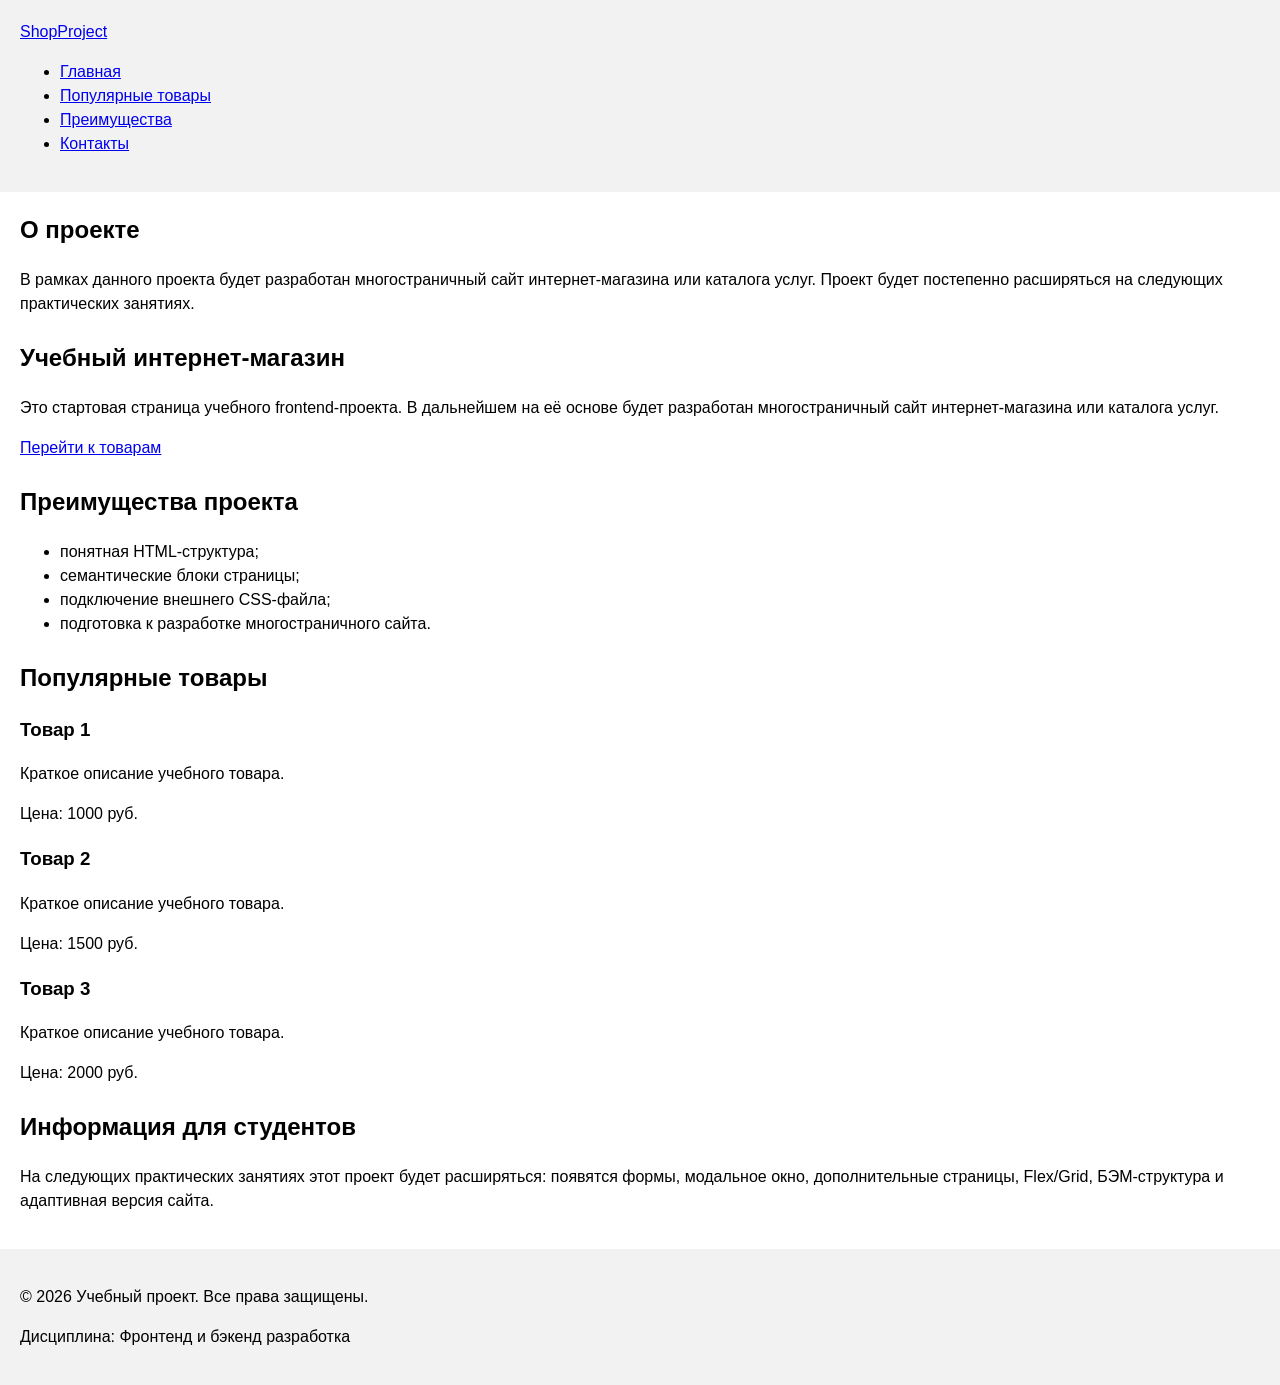
==== index.html @ 6dc72402 "feat: add project description section" ====
<!DOCTYPE html>
<html lang="ru">
<head>
  <meta charset="UTF-8">
  <meta name="viewport" content="width=device-width, initial-scale=1.0">
  <title>Учебный интернет-магазин</title>
  <link rel="stylesheet" href="css/style.css">
</head>
<body>
  <header>
    <div class="site-header">
      <a class="site-logo" href="index.html">ShopProject</a>
      <nav class="site-nav" aria-label="Основная навигация">
        <ul class="site-nav__list">
          <li><a href="index.html">Главная</a></li>
          <li><a href="#popular">Популярные товары</a></li>
          <li><a href="#advantages">Преимущества</a></li>
          <li><a href="#contacts">Контакты</a></li>
        </ul>
      </nav>
    </div>
  </header>

  <main>
    <section>
  <h2>О проекте</h2>
  <p>
    В рамках данного проекта будет разработан многостраничный сайт
    интернет-магазина или каталога услуг. Проект будет постепенно
    расширяться на следующих практических занятиях.
  </p>
</section>
    <section class="hero">
      <h1>Учебный интернет-магазин</h1>
      <p>
        Это стартовая страница учебного frontend-проекта.
        В дальнейшем на её основе будет разработан многостраничный сайт
        интернет-магазина или каталога услуг.
      </p>
      <a class="button" href="#popular">Перейти к товарам</a>
    </section>

    <section class="section" id="advantages">
      <h2>Преимущества проекта</h2>
      <ul class="advantages-list">
        <li>понятная HTML-структура;</li>
        <li>семантические блоки страницы;</li>
        <li>подключение внешнего CSS-файла;</li>
        <li>подготовка к разработке многостраничного сайта.</li>
      </ul>
    </section>

    <section class="section" id="popular">
      <h2>Популярные товары</h2>
      <article class="product-card">
        <h3>Товар 1</h3>
        <p>Краткое описание учебного товара.</p>
        <p>Цена: 1000 руб.</p>
      </article>
      <article class="product-card">
        <h3>Товар 2</h3>
        <p>Краткое описание учебного товара.</p>
        <p>Цена: 1500 руб.</p>
      </article>
      <article class="product-card">
        <h3>Товар 3</h3>
        <p>Краткое описание учебного товара.</p>
        <p>Цена: 2000 руб.</p>
      </article>
    </section>

    <aside class="aside-info">
      <h2>Информация для студентов</h2>
      <p>
        На следующих практических занятиях этот проект будет расширяться:
        появятся формы, модальное окно, дополнительные страницы, Flex/Grid,
        БЭМ-структура и адаптивная версия сайта.
      </p>
    </aside>
  </main>

  <footer id="contacts">
    <p>&copy; 2026 Учебный проект. Все права защищены.</p>
    <p>Дисциплина: Фронтенд и бэкенд разработка</p>
  </footer>
</body>
</html>
---- css/style.css ----
body {
  margin: 0;
  font-family: Arial, sans-serif;
  line-height: 1.5;
}
header,
main,
footer {
  padding: 20px;
}
header {
  background-color: #f2f2f2;
}
footer {
  background-color: #f2f2f2;
}
section {
  margin-bottom: 24px;
}

section h2 {
  margin-top: 0;
}
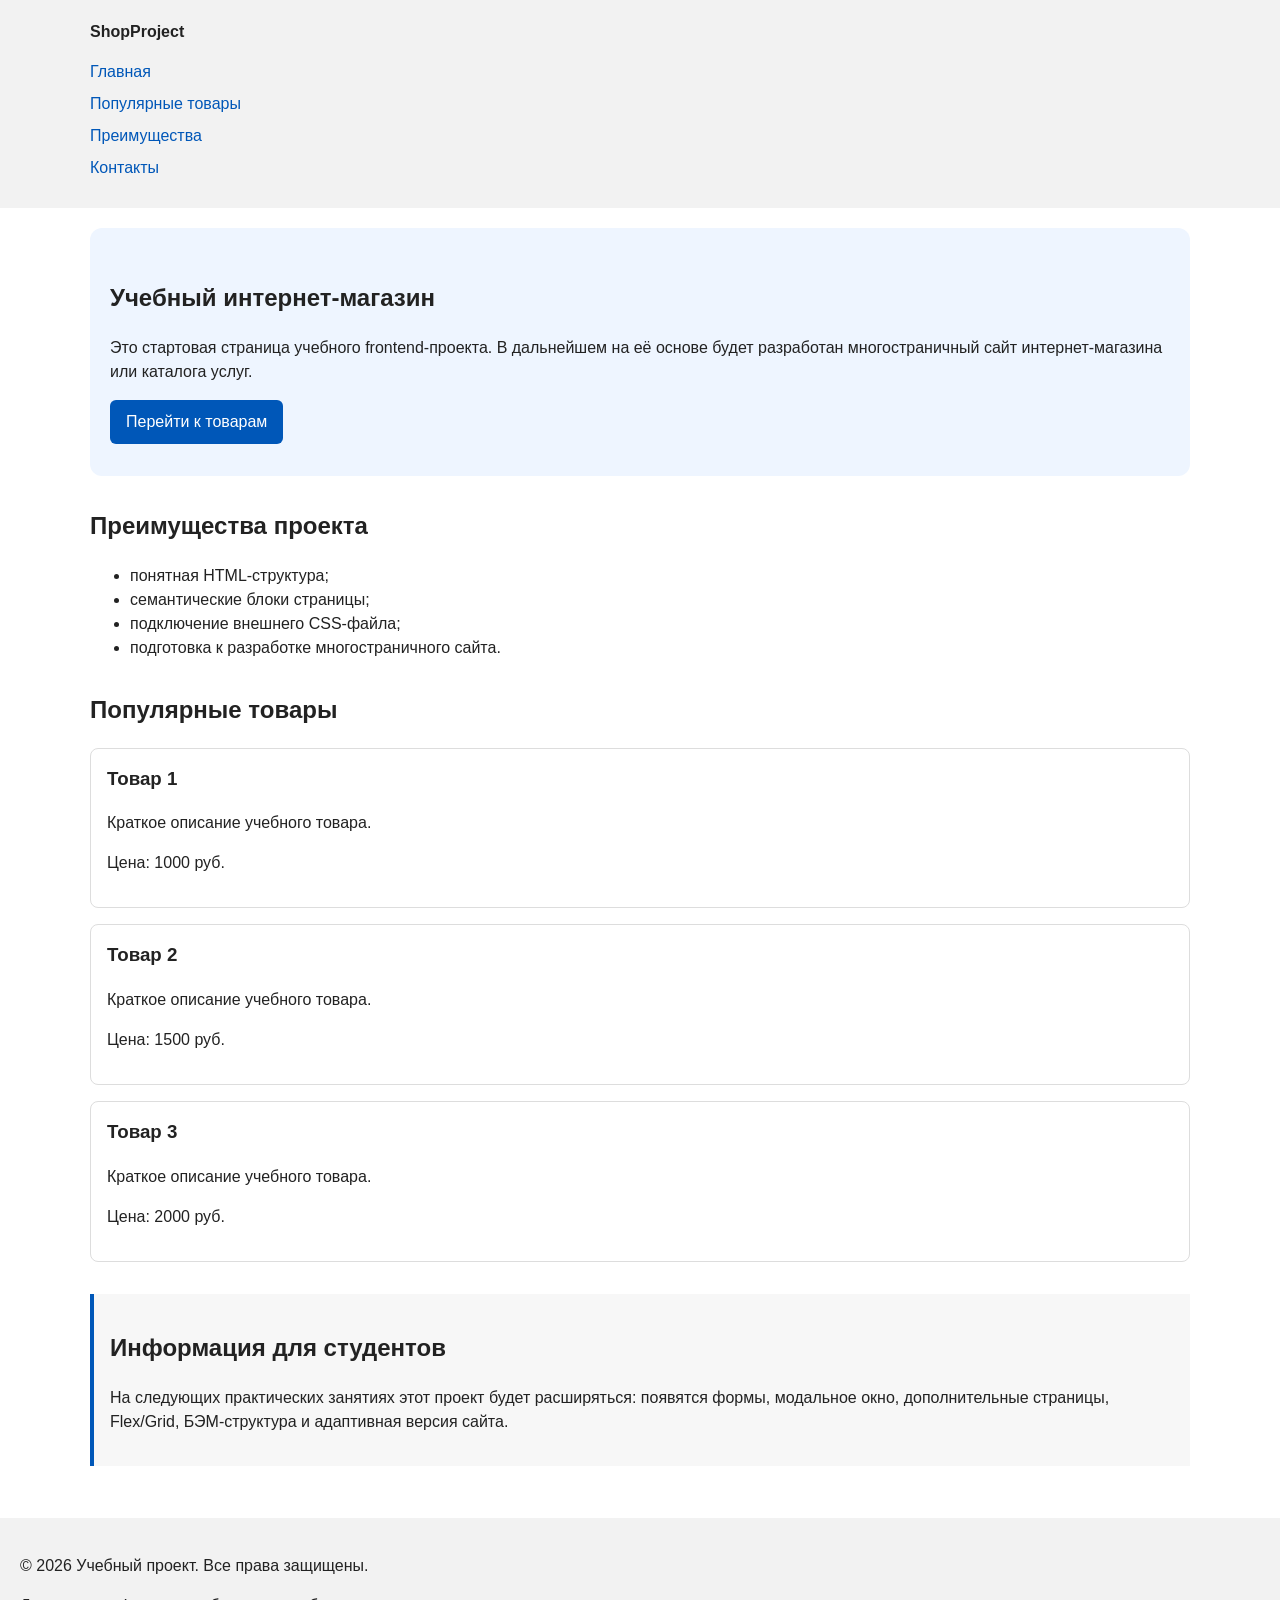
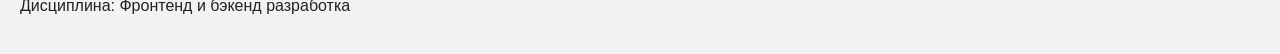
==== commit 14a2436c: "feat: add semantic HTML structure and base CSS styles" ====
--- a/index.html
+++ b/index.html
@@ -7,6 +7,8 @@
   <link rel="stylesheet" href="css/style.css">
 </head>
 <body>
+
+  <!-- Шапка сайта -->
   <header>
     <div class="site-header">
       <a class="site-logo" href="index.html">ShopProject</a>
@@ -21,15 +23,10 @@
     </div>
   </header>
 
+  <!-- Основное содержимое -->
   <main>
-    <section>
-  <h2>О проекте</h2>
-  <p>
-    В рамках данного проекта будет разработан многостраничный сайт
-    интернет-магазина или каталога услуг. Проект будет постепенно
-    расширяться на следующих практических занятиях.
-  </p>
-</section>
+
+    <!-- Hero-блок -->
     <section class="hero">
       <h1>Учебный интернет-магазин</h1>
       <p>
@@ -40,6 +37,7 @@
       <a class="button" href="#popular">Перейти к товарам</a>
     </section>
 
+    <!-- Блок преимуществ -->
     <section class="section" id="advantages">
       <h2>Преимущества проекта</h2>
       <ul class="advantages-list">
@@ -50,6 +48,7 @@
       </ul>
     </section>
 
+    <!-- Блок популярных товаров -->
     <section class="section" id="popular">
       <h2>Популярные товары</h2>
       <article class="product-card">
@@ -69,6 +68,7 @@
       </article>
     </section>
 
+    <!-- Дополнительный блок aside -->
     <aside class="aside-info">
       <h2>Информация для студентов</h2>
       <p>
@@ -77,11 +77,14 @@
         БЭМ-структура и адаптивная версия сайта.
       </p>
     </aside>
+
   </main>
 
+  <!-- Подвал сайта -->
   <footer id="contacts">
     <p>&copy; 2026 Учебный проект. Все права защищены.</p>
     <p>Дисциплина: Фронтенд и бэкенд разработка</p>
   </footer>
+
 </body>
 </html>
--- a/css/style.css
+++ b/css/style.css
@@ -1,23 +1,105 @@
+* {
+  box-sizing: border-box;
+}
+
 body {
   margin: 0;
   font-family: Arial, sans-serif;
   line-height: 1.5;
+  color: #222222;
+  background-color: #ffffff;
 }
+
 header,
 main,
 footer {
   padding: 20px;
 }
+
 header {
   background-color: #f2f2f2;
 }
+
 footer {
   background-color: #f2f2f2;
 }
-section {
-  margin-bottom: 24px;
+
+.site-header {
+  max-width: 1100px;
+  margin: 0 auto;
 }
 
-section h2 {
+.site-logo {
+  font-weight: bold;
+  text-decoration: none;
+  color: #222222;
+}
+
+.site-nav__list {
+  padding: 0;
+  margin: 16px 0 0;
+  list-style: none;
+}
+
+.site-nav__list li {
+  margin-bottom: 8px;
+}
+
+.site-nav__list a {
+  color: #0057b8;
+  text-decoration: none;
+}
+
+.site-nav__list a:hover {
+  text-decoration: underline;
+}
+
+.hero {
+  max-width: 1100px;
+  margin: 0 auto 32px;
+  padding: 32px 20px;
+  background-color: #eef5ff;
+  border-radius: 12px;
+}
+
+.section {
+  max-width: 1100px;
+  margin: 0 auto 32px;
+}
+
+.section h2 {
   margin-top: 0;
+}
+
+.product-card {
+  margin-bottom: 16px;
+  padding: 16px;
+  border: 1px solid #dddddd;
+  border-radius: 8px;
+  background-color: #ffffff;
+}
+
+.product-card h3 {
+  margin-top: 0;
+}
+
+.button {
+  display: inline-block;
+  padding: 10px 16px;
+  color: #ffffff;
+  background-color: #0057b8;
+  text-decoration: none;
+  border-radius: 6px;
+}
+
+.button:hover {
+  background-color: #003f86;
+}
+
+.aside-info {
+  max-width: 1100px;
+  margin: 0 auto 32px;
+  padding: 16px;
+  border-left: 4px solid #0057b8;
+  background-color: #f7f7f7;
 }
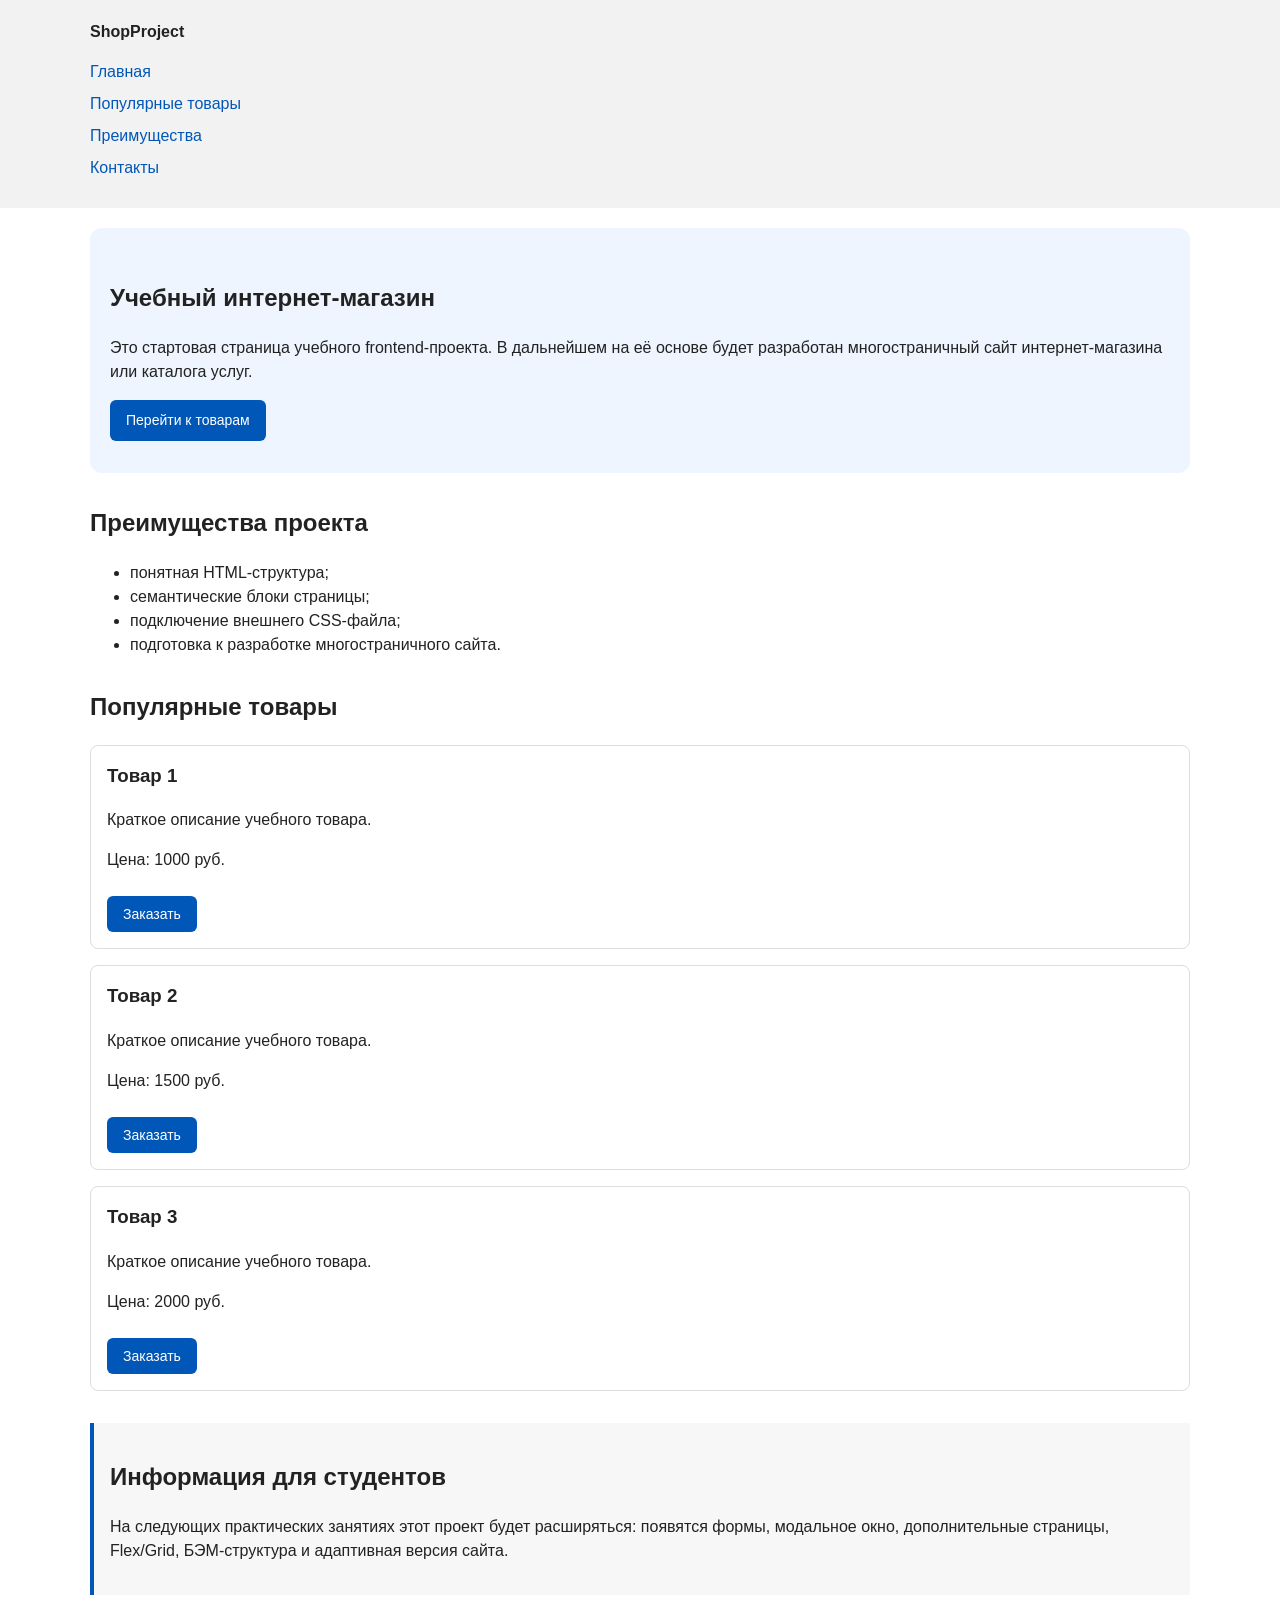
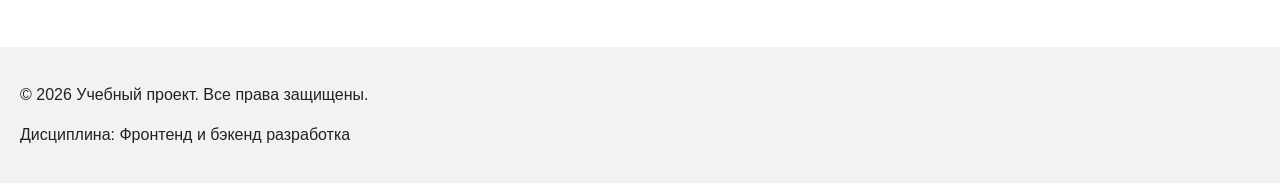
==== commit 893eb533: "feat: add order form modal and validation" ====
--- a/index.html
+++ b/index.html
@@ -5,6 +5,7 @@
   <meta name="viewport" content="width=device-width, initial-scale=1.0">
   <title>Учебный интернет-магазин</title>
   <link rel="stylesheet" href="css/style.css">
+  <script src="js/main.js" defer></script>
 </head>
 <body>
 
@@ -51,20 +52,32 @@
     <!-- Блок популярных товаров -->
     <section class="section" id="popular">
       <h2>Популярные товары</h2>
+
       <article class="product-card">
         <h3>Товар 1</h3>
         <p>Краткое описание учебного товара.</p>
         <p>Цена: 1000 руб.</p>
+        <button class="button product-card__button" type="button" data-product="Товар 1">
+          Заказать
+        </button>
       </article>
+
       <article class="product-card">
         <h3>Товар 2</h3>
         <p>Краткое описание учебного товара.</p>
         <p>Цена: 1500 руб.</p>
+        <button class="button product-card__button" type="button" data-product="Товар 2">
+          Заказать
+        </button>
       </article>
+
       <article class="product-card">
         <h3>Товар 3</h3>
         <p>Краткое описание учебного товара.</p>
         <p>Цена: 2000 руб.</p>
+        <button class="button product-card__button" type="button" data-product="Товар 3">
+          Заказать
+        </button>
       </article>
     </section>
 
@@ -80,11 +93,107 @@
 
   </main>
 
+  <!-- Модальное окно с формой заявки -->
+  <dialog class="order-dialog" id="order-dialog" aria-labelledby="order-dialog-title">
+    <h2 id="order-dialog-title">Оформление заявки</h2>
+    <form class="order-form" id="order-form" action="#" method="post" novalidate>
+      <input id="selected-product" name="selected-product" type="hidden">
+
+      <div class="form-field">
+        <label for="order-name">Имя</label>
+        <input
+          id="order-name"
+          name="name"
+          type="text"
+          placeholder="Введите ваше имя"
+          minlength="2"
+          autocomplete="given-name"
+          required
+        >
+      </div>
+
+      <div class="form-field">
+        <label for="order-email">E-mail</label>
+        <input
+          id="order-email"
+          name="email"
+          type="email"
+          placeholder="example@mail.ru"
+          autocomplete="email"
+          required
+        >
+      </div>
+
+      <div class="form-field">
+        <label for="order-phone">Телефон</label>
+        <input
+          id="order-phone"
+          name="phone"
+          type="tel"
+          inputmode="tel"
+          placeholder="+7 (900) 000-00-00"
+          pattern="^\+7 \(\d{3}\) \d{3}-\d{2}-\d{2}$"
+          required
+        >
+        <small>Формат: +7 (900) 000-00-00</small>
+      </div>
+
+      <div class="form-field">
+        <label for="order-date">Дата связи</label>
+        <input
+          id="order-date"
+          name="date"
+          type="date"
+        >
+      </div>
+
+      <div class="form-field">
+        <label for="order-topic">Тема заявки</label>
+        <select id="order-topic" name="topic" required>
+          <option value="">Выберите тему</option>
+          <option value="product">Заказ товара</option>
+          <option value="consultation">Консультация</option>
+          <option value="delivery">Доставка</option>
+        </select>
+      </div>
+
+      <div class="form-field">
+        <label for="order-comment">Комментарий</label>
+        <textarea
+          id="order-comment"
+          name="comment"
+          rows="4"
+          placeholder="Укажите дополнительную информацию"
+        ></textarea>
+      </div>
+
+      <div class="form-field form-field--checkbox">
+        <label>
+          <input
+            id="order-agreement"
+            name="agreement"
+            type="checkbox"
+            required
+          >
+          Я согласен на обработку данных
+        </label>
+      </div>
+
+      <div class="form-actions">
+        <button type="button" id="close-order-dialog">Закрыть</button>
+        <button type="submit">Отправить заявку</button>
+      </div>
+    </form>
+  </dialog>
+
+  <!-- Сообщение об успешной отправке -->
+  <p class="success-message" id="success-message" hidden>
+    Форма успешно отправлена!
+  </p>
   <!-- Подвал сайта -->
   <footer id="contacts">
     <p>&copy; 2026 Учебный проект. Все права защищены.</p>
     <p>Дисциплина: Фронтенд и бэкенд разработка</p>
   </footer>
-
 </body>
 </html>
--- a/css/style.css
+++ b/css/style.css
@@ -1,7 +1,16 @@
+/*
+  Универсальное правило для всех элементов.
+  border-box делает расчёт размеров более понятным:
+  width включает content, padding и border.
+*/
 * {
   box-sizing: border-box;
 }
 
+/*
+  Убираем стандартный внешний отступ браузера у body.
+  Без этого вокруг страницы может появиться белая рамка.
+*/
 body {
   margin: 0;
   font-family: Arial, sans-serif;
@@ -10,50 +19,80 @@
   background-color: #ffffff;
 }
 
+/*
+  Задаём внутренние отступы для основных областей страницы.
+*/
 header,
 main,
 footer {
   padding: 20px;
 }
 
+/*
+  Оформляем шапку страницы.
+*/
 header {
   background-color: #f2f2f2;
 }
 
+/*
+  Оформляем подвал страницы.
+*/
 footer {
   background-color: #f2f2f2;
 }
 
+/*
+  Ограничиваем ширину содержимого шапки.
+*/
 .site-header {
   max-width: 1100px;
   margin: 0 auto;
 }
 
+/*
+  Оформляем текстовый логотип.
+*/
 .site-logo {
   font-weight: bold;
   text-decoration: none;
   color: #222222;
 }
 
+/*
+  Убираем стандартные отступы и маркеры списка навигации.
+*/
 .site-nav__list {
   padding: 0;
   margin: 16px 0 0;
   list-style: none;
 }
 
+/*
+  Добавляем расстояние между пунктами меню.
+*/
 .site-nav__list li {
   margin-bottom: 8px;
 }
 
+/*
+  Оформляем ссылки меню.
+*/
 .site-nav__list a {
   color: #0057b8;
   text-decoration: none;
 }
 
+/*
+  При наведении мыши подчёркиваем ссылку.
+*/
 .site-nav__list a:hover {
   text-decoration: underline;
 }
 
+/*
+  Hero-блок — первый крупный блок страницы.
+*/
 .hero {
   max-width: 1100px;
   margin: 0 auto 32px;
@@ -62,15 +101,24 @@
   border-radius: 12px;
 }
 
+/*
+  Общий класс для разделов страницы.
+*/
 .section {
   max-width: 1100px;
   margin: 0 auto 32px;
 }
 
+/*
+  Убираем лишний верхний отступ у заголовков разделов.
+*/
 .section h2 {
   margin-top: 0;
 }
 
+/*
+  Карточка товара — самостоятельный блок.
+*/
 .product-card {
   margin-bottom: 16px;
   padding: 16px;
@@ -79,10 +127,16 @@
   background-color: #ffffff;
 }
 
+/*
+  Убираем лишний верхний отступ у заголовка карточки.
+*/
 .product-card h3 {
   margin-top: 0;
 }
 
+/*
+  Ссылка, оформленная как кнопка.
+*/
 .button {
   display: inline-block;
   padding: 10px 16px;
@@ -90,16 +144,134 @@
   background-color: #0057b8;
   text-decoration: none;
   border-radius: 6px;
-}
-
+  border: none;
+  cursor: pointer;
+  font-size: 14px;
+}
+
+/*
+  Состояние наведения для кнопки.
+*/
 .button:hover {
   background-color: #003f86;
 }
 
+/*
+  Кнопка заказа в карточке товара.
+*/
+.product-card__button {
+  margin-top: 8px;
+}
+
+/*
+  Дополнительный информационный блок.
+*/
 .aside-info {
   max-width: 1100px;
   margin: 0 auto 32px;
   padding: 16px;
   border-left: 4px solid #0057b8;
   background-color: #f7f7f7;
+}
+
+/*
+  Модальное окно.
+  Элемент dialog сам умеет открываться поверх страницы.
+*/
+.order-dialog {
+  width: min(100% - 32px, 560px);
+  padding: 24px;
+  border: none;
+  border-radius: 12px;
+}
+
+/*
+  Затемнение фона за модальным окном.
+*/
+.order-dialog::backdrop {
+  background-color: rgba(0, 0, 0, 0.5);
+}
+
+/*
+  Поле формы.
+  Каждый блок получает нижний отступ.
+*/
+.form-field {
+  margin-bottom: 16px;
+}
+
+/*
+  Подпись поля.
+*/
+.form-field label {
+  display: block;
+  margin-bottom: 6px;
+}
+
+/*
+  Основные поля формы.
+*/
+.form-field input,
+.form-field select,
+.form-field textarea {
+  width: 100%;
+  padding: 10px 12px;
+  border: 1px solid #cccccc;
+  border-radius: 6px;
+  font: inherit;
+}
+
+/*
+  Checkbox не должен занимать всю ширину.
+*/
+.form-field input[type="checkbox"] {
+  width: auto;
+}
+
+/*
+  Подсказка под полем телефона.
+*/
+.form-field small {
+  display: block;
+  margin-top: 4px;
+  color: #666666;
+}
+
+/*
+  Видимый фокус для клавиатурной навигации.
+*/
+.form-field input:focus-visible,
+.form-field select:focus-visible,
+.form-field textarea:focus-visible,
+.form-actions button:focus-visible {
+  outline: 2px solid #0057b8;
+  outline-offset: 2px;
+}
+
+/*
+  Подсветка ошибочных полей.
+  Атрибут aria-invalid добавляется через JavaScript.
+*/
+[aria-invalid="true"] {
+  border-color: #b00020;
+}
+
+/*
+  Кнопки формы.
+*/
+.form-actions {
+  display: flex;
+  gap: 12px;
+  margin-top: 20px;
+}
+
+/*
+  Сообщение об успешной отправке.
+*/
+.success-message {
+  max-width: 1100px;
+  margin: 24px auto;
+  padding: 16px;
+  border-left: 4px solid #168a2f;
+  background-color: #eefaf0;
 }
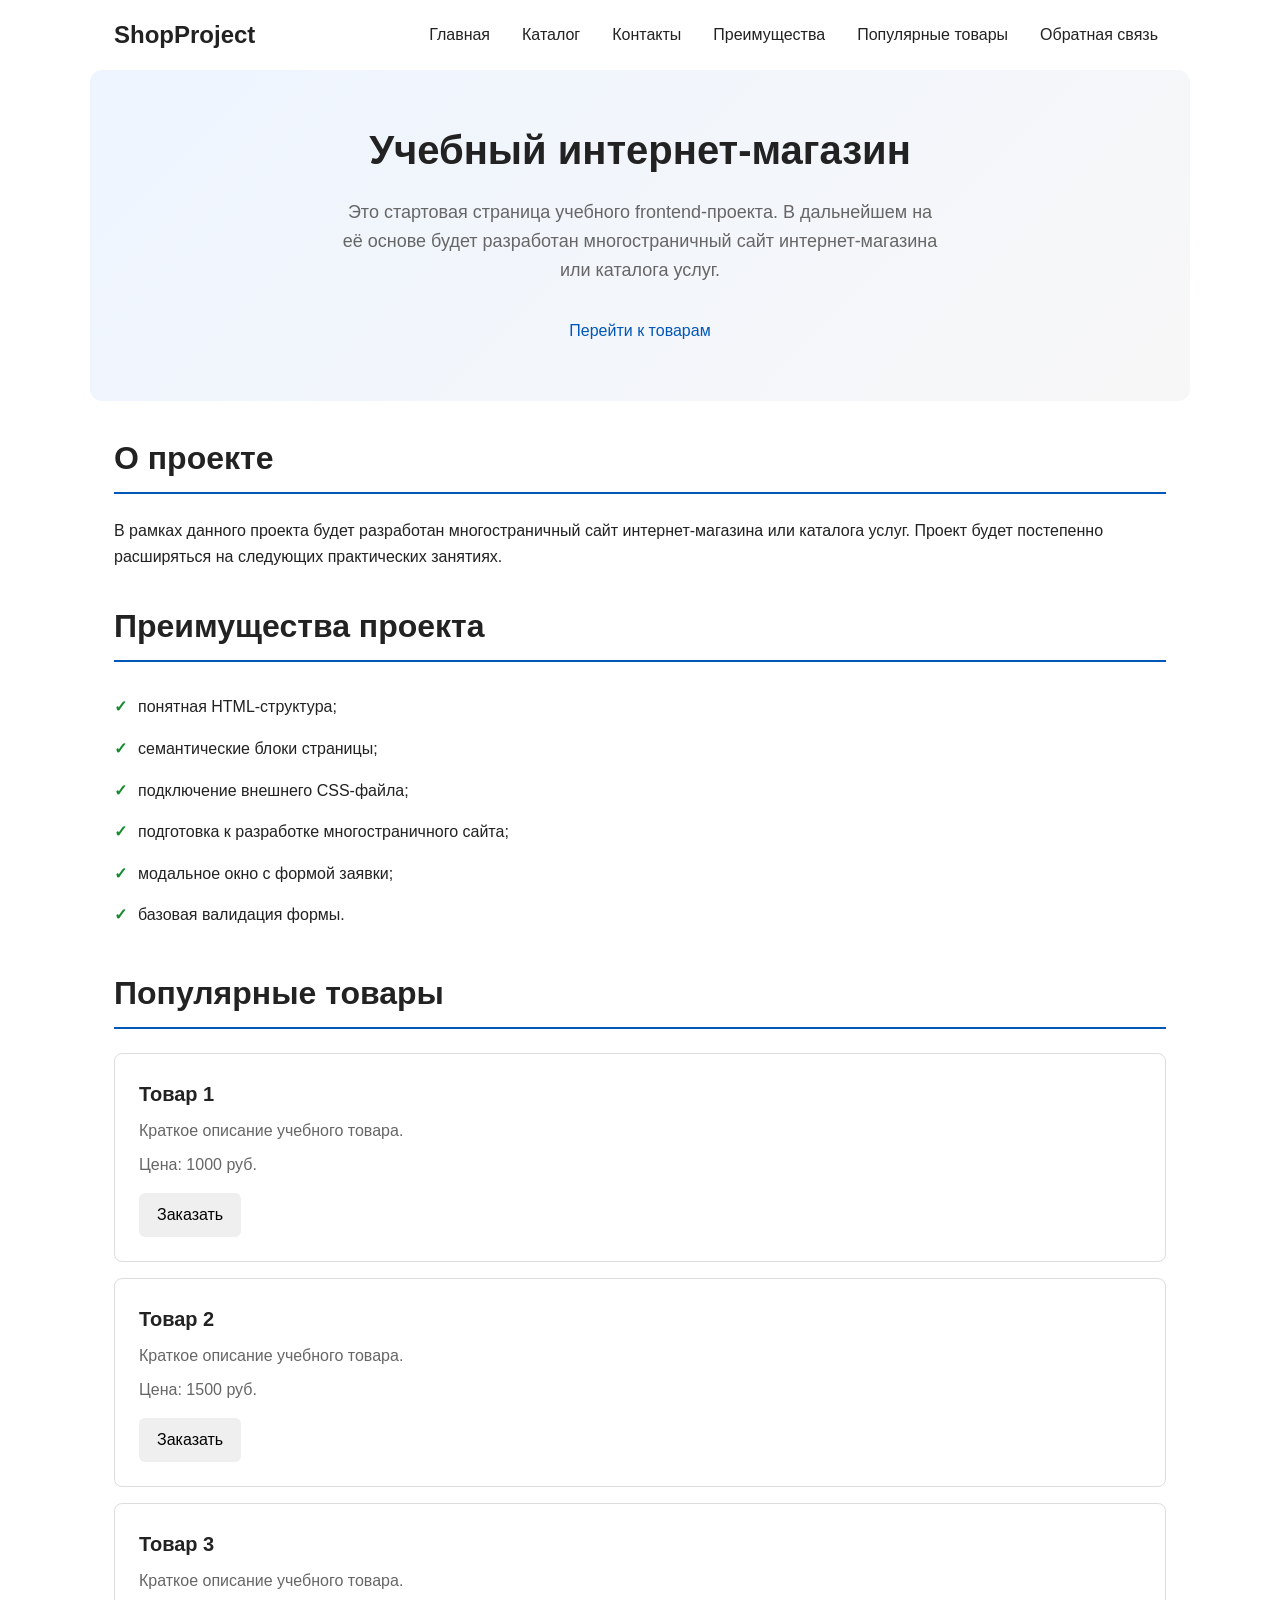
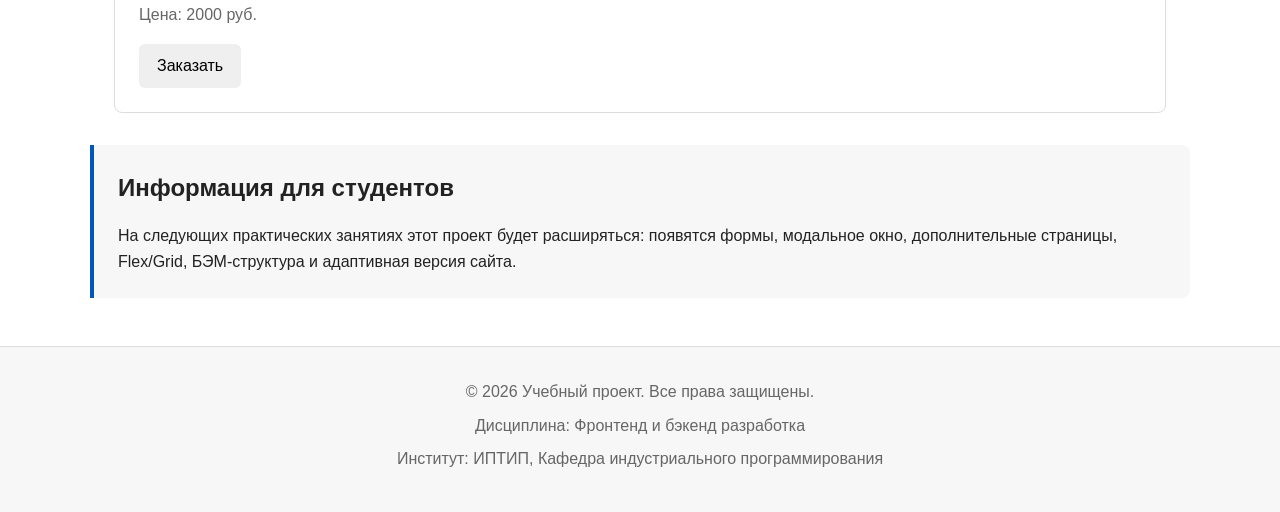
==== commit 8ccee8cc: "feat: add multi-page structure navigation and anchors" ====
--- a/index.html
+++ b/index.html
@@ -3,31 +3,29 @@
 <head>
   <meta charset="UTF-8">
   <meta name="viewport" content="width=device-width, initial-scale=1.0">
-  <title>Учебный интернет-магазин</title>
+  <meta name="description" content="Учебный интернет-магазин. Многостраничный сайт, разработанный в рамках дисциплины «Фронтенд и бэкенд разработка».">
+  <title>Учебный интернет-магазин — Главная</title>
   <link rel="stylesheet" href="css/style.css">
   <script src="js/main.js" defer></script>
 </head>
 <body>
-
-  <!-- Шапка сайта -->
   <header>
     <div class="site-header">
       <a class="site-logo" href="index.html">ShopProject</a>
       <nav class="site-nav" aria-label="Основная навигация">
         <ul class="site-nav__list">
           <li><a href="index.html">Главная</a></li>
-          <li><a href="#popular">Популярные товары</a></li>
-          <li><a href="#advantages">Преимущества</a></li>
-          <li><a href="#contacts">Контакты</a></li>
+          <li><a href="catalog.html">Каталог</a></li>
+          <li><a href="contacts.html">Контакты</a></li>
+          <li><a href="index.html#advantages">Преимущества</a></li>
+          <li><a href="index.html#popular">Популярные товары</a></li>
+          <li><a href="index.html#contacts">Обратная связь</a></li>
         </ul>
       </nav>
     </div>
   </header>
 
-  <!-- Основное содержимое -->
   <main>
-
-    <!-- Hero-блок -->
     <section class="hero">
       <h1>Учебный интернет-магазин</h1>
       <p>
@@ -35,24 +33,33 @@
         В дальнейшем на её основе будет разработан многостраничный сайт
         интернет-магазина или каталога услуг.
       </p>
-      <a class="button" href="#popular">Перейти к товарам</a>
-    </section>
-
-    <!-- Блок преимуществ -->
+      <a class="button" href="index.html#popular">Перейти к товарам</a>
+    </section>
+
+    <section class="section" id="about">
+      <h2>О проекте</h2>
+      <p>
+        В рамках данного проекта будет разработан многостраничный сайт
+        интернет-магазина или каталога услуг. Проект будет постепенно
+        расширяться на следующих практических занятиях.
+      </p>
+    </section>
+
     <section class="section" id="advantages">
       <h2>Преимущества проекта</h2>
       <ul class="advantages-list">
         <li>понятная HTML-структура;</li>
         <li>семантические блоки страницы;</li>
         <li>подключение внешнего CSS-файла;</li>
-        <li>подготовка к разработке многостраничного сайта.</li>
+        <li>подготовка к разработке многостраничного сайта;</li>
+        <li>модальное окно с формой заявки;</li>
+        <li>базовая валидация формы.</li>
       </ul>
     </section>
 
-    <!-- Блок популярных товаров -->
     <section class="section" id="popular">
       <h2>Популярные товары</h2>
-
+      
       <article class="product-card">
         <h3>Товар 1</h3>
         <p>Краткое описание учебного товара.</p>
@@ -81,7 +88,6 @@
       </article>
     </section>
 
-    <!-- Дополнительный блок aside -->
     <aside class="aside-info">
       <h2>Информация для студентов</h2>
       <p>
@@ -90,17 +96,27 @@
         БЭМ-структура и адаптивная версия сайта.
       </p>
     </aside>
-
   </main>
 
-  <!-- Модальное окно с формой заявки -->
+  <footer id="contacts">
+    <div class="footer-content">
+      <p>&copy; 2026 Учебный проект. Все права защищены.</p>
+      <p>Дисциплина: Фронтенд и бэкенд разработка</p>
+      <p>Институт: ИПТИП, Кафедра индустриального программирования</p>
+    </div>
+  </footer>
+
   <dialog class="order-dialog" id="order-dialog" aria-labelledby="order-dialog-title">
-    <h2 id="order-dialog-title">Оформление заявки</h2>
+    <div class="dialog-header">
+      <h2 id="order-dialog-title">Оформление заявки</h2>
+      <button class="dialog-close" type="button" id="close-order-dialog" aria-label="Закрыть модальное окно">&times;</button>
+    </div>
+    
     <form class="order-form" id="order-form" action="#" method="post" novalidate>
       <input id="selected-product" name="selected-product" type="hidden">
-
-      <div class="form-field">
-        <label for="order-name">Имя</label>
+      
+      <div class="form-field">
+        <label for="order-name">Имя <span class="required">*</span></label>
         <input
           id="order-name"
           name="name"
@@ -113,7 +129,7 @@
       </div>
 
       <div class="form-field">
-        <label for="order-email">E-mail</label>
+        <label for="order-email">E-mail <span class="required">*</span></label>
         <input
           id="order-email"
           name="email"
@@ -125,17 +141,17 @@
       </div>
 
       <div class="form-field">
-        <label for="order-phone">Телефон</label>
+        <label for="order-phone">Телефон <span class="required">*</span></label>
         <input
           id="order-phone"
           name="phone"
           type="tel"
           inputmode="tel"
           placeholder="+7 (900) 000-00-00"
-          pattern="^\+7 \(\d{3}\) \d{3}-\d{2}-\d{2}$"
+          pattern="^\+7\s?\(\d{3}\)\s?\d{3}-\d{2}-\d{2}$"
           required
         >
-        <small>Формат: +7 (900) 000-00-00</small>
+        <small class="field-hint">Формат: +7 (900) 000-00-00</small>
       </div>
 
       <div class="form-field">
@@ -148,12 +164,13 @@
       </div>
 
       <div class="form-field">
-        <label for="order-topic">Тема заявки</label>
+        <label for="order-topic">Тема заявки <span class="required">*</span></label>
         <select id="order-topic" name="topic" required>
           <option value="">Выберите тему</option>
           <option value="product">Заказ товара</option>
           <option value="consultation">Консультация</option>
           <option value="delivery">Доставка</option>
+          <option value="other">Другое</option>
         </select>
       </div>
 
@@ -168,32 +185,27 @@
       </div>
 
       <div class="form-field form-field--checkbox">
-        <label>
+        <label class="checkbox-label">
           <input
             id="order-agreement"
             name="agreement"
             type="checkbox"
             required
           >
-          Я согласен на обработку данных
+          <span>Я согласен на обработку персональных данных <span class="required">*</span></span>
         </label>
       </div>
 
       <div class="form-actions">
-        <button type="button" id="close-order-dialog">Закрыть</button>
-        <button type="submit">Отправить заявку</button>
+        <button class="button button--secondary" type="button" id="cancel-order-dialog">Отмена</button>
+        <button class="button button--primary" type="submit">Отправить заявку</button>
       </div>
     </form>
   </dialog>
 
-  <!-- Сообщение об успешной отправке -->
-  <p class="success-message" id="success-message" hidden>
-    Форма успешно отправлена!
-  </p>
-  <!-- Подвал сайта -->
-  <footer id="contacts">
-    <p>&copy; 2026 Учебный проект. Все права защищены.</p>
-    <p>Дисциплина: Фронтенд и бэкенд разработка</p>
-  </footer>
+  <div class="success-message" id="success-message" hidden>
+    <h3>✓ Форма успешно отправлена!</h3>
+    <p>Ваша заявка принята. Мы свяжемся с вами в ближайшее время.</p>
+  </div>
 </body>
 </html>
--- a/css/style.css
+++ b/css/style.css
@@ -1,277 +1,600 @@
-/*
-  Универсальное правило для всех элементов.
-  border-box делает расчёт размеров более понятным:
-  width включает content, padding и border.
-*/
+/* ===============================
+   1. Переменные проекта
+   =============================== */
+:root {
+  /* Основные цвета проекта */
+  --color-bg: #ffffff;
+  --color-text: #222222;
+  --color-muted: #666666;
+  --color-primary: #0057b8;
+  --color-primary-dark: #003f86;
+  --color-primary-light: #eef5ff;
+  --color-border: #dddddd;
+  --color-surface: #f7f7f7;
+  --color-surface-accent: #eef5ff;
+  --color-danger: #b00020;
+  --color-success: #168a2f;
+  --color-success-bg: #eefaf0;
+  --color-white: #ffffff;
+  --color-shadow: rgba(0, 0, 0, 0.1);
+
+  /* Отступы */
+  --space-xs: 4px;
+  --space-sm: 8px;
+  --space-md: 16px;
+  --space-lg: 24px;
+  --space-xl: 32px;
+  --space-xxl: 48px;
+
+  /* Скругления */
+  --radius-sm: 6px;
+  --radius-md: 8px;
+  --radius-lg: 12px;
+  --radius-xl: 16px;
+
+  /* Размеры */
+  --container-width: 1100px;
+
+  /* Тени */
+  --shadow-sm: 0 2px 4px var(--color-shadow);
+  --shadow-md: 0 4px 8px var(--color-shadow);
+  --shadow-lg: 0 8px 16px var(--color-shadow);
+
+  /* Переходы */
+  --transition-fast: 0.2s ease;
+  --transition-normal: 0.3s ease;
+}
+
+/* ===============================
+   2. Базовые стили
+   =============================== */
 * {
   box-sizing: border-box;
-}
-
-/*
-  Убираем стандартный внешний отступ браузера у body.
-  Без этого вокруг страницы может появиться белая рамка.
-*/
+  margin: 0;
+  padding: 0;
+}
+
+html {
+  scroll-behavior: smooth;
+  font-size: 16px;
+}
+
 body {
   margin: 0;
-  font-family: Arial, sans-serif;
-  line-height: 1.5;
-  color: #222222;
-  background-color: #ffffff;
-}
-
-/*
-  Задаём внутренние отступы для основных областей страницы.
-*/
-header,
-main,
-footer {
-  padding: 20px;
-}
-
-/*
-  Оформляем шапку страницы.
-*/
-header {
-  background-color: #f2f2f2;
-}
-
-/*
-  Оформляем подвал страницы.
-*/
-footer {
-  background-color: #f2f2f2;
-}
-
-/*
-  Ограничиваем ширину содержимого шапки.
-*/
-.site-header {
-  max-width: 1100px;
-  margin: 0 auto;
-}
-
-/*
-  Оформляем текстовый логотип.
-*/
-.site-logo {
-  font-weight: bold;
+  font-family: -apple-system, BlinkMacSystemFont, 'Segoe UI', Roboto, Oxygen, Ubuntu, Cantarell, sans-serif;
+  line-height: 1.6;
+  color: var(--color-text);
+  background-color: var(--color-bg);
+}
+
+/* ===============================
+   3. Общие элементы интерфейса
+   =============================== */
+a {
+  color: var(--color-primary);
   text-decoration: none;
-  color: #222222;
-}
-
-/*
-  Убираем стандартные отступы и маркеры списка навигации.
-*/
-.site-nav__list {
-  padding: 0;
-  margin: 16px 0 0;
-  list-style: none;
-}
-
-/*
-  Добавляем расстояние между пунктами меню.
-*/
-.site-nav__list li {
-  margin-bottom: 8px;
-}
-
-/*
-  Оформляем ссылки меню.
-*/
-.site-nav__list a {
-  color: #0057b8;
-  text-decoration: none;
-}
-
-/*
-  При наведении мыши подчёркиваем ссылку.
-*/
-.site-nav__list a:hover {
+  transition: color var(--transition-fast);
+}
+
+a:hover {
+  color: var(--color-primary-dark);
   text-decoration: underline;
 }
 
-/*
-  Hero-блок — первый крупный блок страницы.
-*/
-.hero {
-  max-width: 1100px;
-  margin: 0 auto 32px;
-  padding: 32px 20px;
-  background-color: #eef5ff;
-  border-radius: 12px;
-}
-
-/*
-  Общий класс для разделов страницы.
-*/
-.section {
-  max-width: 1100px;
-  margin: 0 auto 32px;
-}
-
-/*
-  Убираем лишний верхний отступ у заголовков разделов.
-*/
-.section h2 {
-  margin-top: 0;
-}
-
-/*
-  Карточка товара — самостоятельный блок.
-*/
-.product-card {
-  margin-bottom: 16px;
-  padding: 16px;
-  border: 1px solid #dddddd;
-  border-radius: 8px;
-  background-color: #ffffff;
-}
-
-/*
-  Убираем лишний верхний отступ у заголовка карточки.
-*/
-.product-card h3 {
-  margin-top: 0;
-}
-
-/*
-  Ссылка, оформленная как кнопка.
-*/
+a:focus-visible {
+  outline: 2px solid var(--color-primary);
+  outline-offset: 3px;
+  border-radius: var(--radius-sm);
+}
+
+/* Кнопки */
 .button {
   display: inline-block;
-  padding: 10px 16px;
-  color: #ffffff;
-  background-color: #0057b8;
+  padding: var(--space-sm) var(--space-md);
+  font-family: inherit;
+  font-size: 1rem;
+  font-weight: 500;
+  line-height: 1.5;
+  text-align: center;
   text-decoration: none;
-  border-radius: 6px;
+  border: 2px solid transparent;
+  border-radius: var(--radius-sm);
+  cursor: pointer;
+  transition: all var(--transition-fast);
+}
+
+.button--primary {
+  color: var(--color-white);
+  background-color: var(--color-primary);
+  border-color: var(--color-primary);
+}
+
+.button--primary:hover {
+  background-color: var(--color-primary-dark);
+  border-color: var(--color-primary-dark);
+  text-decoration: none;
+}
+
+.button--secondary {
+  color: var(--color-text);
+  background-color: var(--color-surface);
+  border-color: var(--color-border);
+}
+
+.button--secondary:hover {
+  background-color: var(--color-border);
+  text-decoration: none;
+}
+
+.button:focus-visible {
+  outline: 2px solid var(--color-primary);
+  outline-offset: 3px;
+}
+
+.button:disabled {
+  opacity: 0.6;
+  cursor: not-allowed;
+}
+
+/* ===============================
+   4. Компоненты страницы
+   =============================== */
+
+/* Шапка сайта */
+.site-header {
+  max-width: var(--container-width);
+  margin: 0 auto;
+  padding: var(--space-md) var(--space-lg);
+  display: flex;
+  justify-content: space-between;
+  align-items: center;
+  flex-wrap: wrap;
+  gap: var(--space-md);
+}
+
+.site-logo {
+  font-size: 1.5rem;
+  font-weight: 700;
+  color: var(--color-text);
+  text-decoration: none;
+}
+
+.site-logo:hover {
+  color: var(--color-primary);
+  text-decoration: none;
+}
+
+/* Навигация */
+.site-nav__list {
+  display: flex;
+  flex-wrap: wrap;
+  gap: var(--space-md);
+  list-style: none;
+  margin: 0;
+  padding: 0;
+}
+
+.site-nav__list a {
+  color: var(--color-text);
+  font-weight: 500;
+  padding: var(--space-xs) var(--space-sm);
+  border-radius: var(--radius-sm);
+  transition: all var(--transition-fast);
+}
+
+.site-nav__list a:hover {
+  color: var(--color-primary);
+  background-color: var(--color-primary-light);
+  text-decoration: none;
+}
+
+.site-nav__list a:focus-visible {
+  outline: 2px solid var(--color-primary);
+  outline-offset: 2px;
+}
+
+/* Hero блок */
+.hero {
+  max-width: var(--container-width);
+  margin: 0 auto var(--space-xl);
+  padding: var(--space-xxl) var(--space-lg);
+  background: linear-gradient(135deg, var(--color-primary-light) 0%, var(--color-surface) 100%);
+  border-radius: var(--radius-lg);
+  text-align: center;
+}
+
+.hero h1 {
+  font-size: 2.5rem;
+  margin-bottom: var(--space-md);
+  color: var(--color-text);
+}
+
+.hero p {
+  font-size: 1.125rem;
+  margin-bottom: var(--space-lg);
+  color: var(--color-muted);
+  max-width: 600px;
+  margin-left: auto;
+  margin-right: auto;
+}
+
+/* Секции */
+.section {
+  max-width: var(--container-width);
+  margin: 0 auto var(--space-xl);
+  padding: 0 var(--space-lg);
+}
+
+.section h2 {
+  font-size: 2rem;
+  margin-bottom: var(--space-lg);
+  color: var(--color-text);
+  padding-bottom: var(--space-sm);
+  border-bottom: 2px solid var(--color-primary);
+}
+
+/* Список преимуществ */
+.advantages-list {
+  list-style: none;
+  padding: 0;
+}
+
+.advantages-list li {
+  padding: var(--space-sm) 0;
+  padding-left: var(--space-lg);
+  position: relative;
+}
+
+.advantages-list li::before {
+  content: "✓";
+  position: absolute;
+  left: 0;
+  color: var(--color-success);
+  font-weight: bold;
+}
+
+/* Карточки товаров */
+.product-card {
+  margin-bottom: var(--space-md);
+  padding: var(--space-lg);
+  border: 1px solid var(--color-border);
+  border-radius: var(--radius-md);
+  background-color: var(--color-bg);
+  transition: all var(--transition-fast);
+}
+
+.product-card:hover {
+  border-color: var(--color-primary);
+  box-shadow: var(--shadow-md);
+  transform: translateY(-2px);
+}
+
+.product-card h3 {
+  margin-bottom: var(--space-sm);
+  font-size: 1.25rem;
+  color: var(--color-text);
+}
+
+.product-card p {
+  margin-bottom: var(--space-sm);
+  color: var(--color-muted);
+}
+
+.product-card__button {
+  margin-top: var(--space-sm);
+}
+
+/* Боковой блок */
+.aside-info {
+  max-width: var(--container-width);
+  margin: 0 auto var(--space-xl);
+  padding: var(--space-lg);
+  border-left: 4px solid var(--color-primary);
+  background-color: var(--color-surface);
+  border-radius: 0 var(--radius-md) var(--radius-md) 0;
+}
+
+.aside-info h2 {
+  margin-bottom: var(--space-md);
+  font-size: 1.5rem;
+}
+
+/* Подвал */
+footer {
+  background-color: var(--color-surface);
+  border-top: 1px solid var(--color-border);
+  margin-top: var(--space-xxl);
+}
+
+.footer-content {
+  max-width: var(--container-width);
+  margin: 0 auto;
+  padding: var(--space-xl) var(--space-lg);
+  text-align: center;
+}
+
+.footer-content p {
+  margin-bottom: var(--space-sm);
+  color: var(--color-muted);
+}
+
+/* ===============================
+   5. Модальное окно и форма
+   =============================== */
+
+/* Модальное окно */
+.order-dialog {
+  width: min(100% - var(--space-xl), 560px);
+  max-height: 90vh;
+  padding: 0;
   border: none;
+  border-radius: var(--radius-lg);
+  box-shadow: var(--shadow-lg);
+  overflow: hidden;
+}
+
+.order-dialog::backdrop {
+  background-color: rgba(0, 0, 0, 0.6);
+  backdrop-filter: blur(4px);
+}
+
+.dialog-header {
+  display: flex;
+  justify-content: space-between;
+  align-items: center;
+  padding: var(--space-lg);
+  background-color: var(--color-primary-light);
+  border-bottom: 1px solid var(--color-border);
+}
+
+.dialog-header h2 {
+  margin: 0;
+  font-size: 1.5rem;
+  color: var(--color-text);
+}
+
+.dialog-close {
+  background: none;
+  border: none;
+  font-size: 2rem;
+  line-height: 1;
+  color: var(--color-muted);
   cursor: pointer;
-  font-size: 14px;
-}
-
-/*
-  Состояние наведения для кнопки.
-*/
-.button:hover {
-  background-color: #003f86;
-}
-
-/*
-  Кнопка заказа в карточке товара.
-*/
-.product-card__button {
-  margin-top: 8px;
-}
-
-/*
-  Дополнительный информационный блок.
-*/
-.aside-info {
-  max-width: 1100px;
-  margin: 0 auto 32px;
-  padding: 16px;
-  border-left: 4px solid #0057b8;
-  background-color: #f7f7f7;
-}
-
-/*
-  Модальное окно.
-  Элемент dialog сам умеет открываться поверх страницы.
-*/
-.order-dialog {
-  width: min(100% - 32px, 560px);
-  padding: 24px;
-  border: none;
-  border-radius: 12px;
-}
-
-/*
-  Затемнение фона за модальным окном.
-*/
-.order-dialog::backdrop {
-  background-color: rgba(0, 0, 0, 0.5);
-}
-
-/*
-  Поле формы.
-  Каждый блок получает нижний отступ.
-*/
+  padding: 0;
+  width: 40px;
+  height: 40px;
+  display: flex;
+  align-items: center;
+  justify-content: center;
+  border-radius: var(--radius-sm);
+  transition: all var(--transition-fast);
+}
+
+.dialog-close:hover {
+  background-color: var(--color-border);
+  color: var(--color-text);
+}
+
+.order-form {
+  padding: var(--space-lg);
+  max-height: calc(90vh - 80px);
+  overflow-y: auto;
+}
+
+/* Поля формы */
 .form-field {
-  margin-bottom: 16px;
-}
-
-/*
-  Подпись поля.
-*/
+  margin-bottom: var(--space-md);
+}
+
 .form-field label {
   display: block;
-  margin-bottom: 6px;
-}
-
-/*
-  Основные поля формы.
-*/
+  margin-bottom: var(--space-xs);
+  font-weight: 500;
+  color: var(--color-text);
+}
+
+.required {
+  color: var(--color-danger);
+}
+
 .form-field input,
 .form-field select,
 .form-field textarea {
   width: 100%;
-  padding: 10px 12px;
-  border: 1px solid #cccccc;
-  border-radius: 6px;
-  font: inherit;
-}
-
-/*
-  Checkbox не должен занимать всю ширину.
-*/
-.form-field input[type="checkbox"] {
-  width: auto;
-}
-
-/*
-  Подсказка под полем телефона.
-*/
-.form-field small {
-  display: block;
-  margin-top: 4px;
-  color: #666666;
-}
-
-/*
-  Видимый фокус для клавиатурной навигации.
-*/
+  padding: var(--space-sm) var(--space-md);
+  font-family: inherit;
+  font-size: 1rem;
+  border: 2px solid var(--color-border);
+  border-radius: var(--radius-sm);
+  background-color: var(--color-bg);
+  transition: all var(--transition-fast);
+}
+
+.form-field input:hover,
+.form-field select:hover,
+.form-field textarea:hover {
+  border-color: var(--color-primary);
+}
+
+.form-field input:focus,
+.form-field select:focus,
+.form-field textarea:focus {
+  outline: none;
+  border-color: var(--color-primary);
+  box-shadow: 0 0 0 3px rgba(0, 87, 184, 0.1);
+}
+
 .form-field input:focus-visible,
 .form-field select:focus-visible,
-.form-field textarea:focus-visible,
-.form-actions button:focus-visible {
-  outline: 2px solid #0057b8;
+.form-field textarea:focus-visible {
+  outline: 2px solid var(--color-primary);
   outline-offset: 2px;
 }
 
-/*
-  Подсветка ошибочных полей.
-  Атрибут aria-invalid добавляется через JavaScript.
-*/
-[aria-invalid="true"] {
-  border-color: #b00020;
-}
-
-/*
-  Кнопки формы.
-*/
+.form-field input[aria-invalid="true"],
+.form-field select[aria-invalid="true"],
+.form-field textarea[aria-invalid="true"] {
+  border-color: var(--color-danger);
+}
+
+.field-hint {
+  display: block;
+  margin-top: var(--space-xs);
+  font-size: 0.875rem;
+  color: var(--color-muted);
+}
+
+/* Checkbox */
+.form-field--checkbox {
+  margin-top: var(--space-md);
+}
+
+.checkbox-label {
+  display: flex;
+  align-items: flex-start;
+  gap: var(--space-sm);
+  cursor: pointer;
+  font-weight: normal;
+}
+
+.checkbox-label input[type="checkbox"] {
+  width: auto;
+  margin-top: 4px;
+  cursor: pointer;
+}
+
+.checkbox-label span {
+  line-height: 1.4;
+}
+
+/* Действия формы */
 .form-actions {
   display: flex;
-  gap: 12px;
-  margin-top: 20px;
-}
-
-/*
-  Сообщение об успешной отправке.
-*/
+  gap: var(--space-md);
+  margin-top: var(--space-lg);
+  padding-top: var(--space-md);
+  border-top: 1px solid var(--color-border);
+}
+
+.form-actions .button {
+  flex: 1;
+}
+
+/* Сообщение об успехе */
 .success-message {
-  max-width: 1100px;
-  margin: 24px auto;
-  padding: 16px;
-  border-left: 4px solid #168a2f;
-  background-color: #eefaf0;
+  max-width: var(--container-width);
+  margin: var(--space-xl) auto;
+  padding: var(--space-lg);
+  border-left: 4px solid var(--color-success);
+  background-color: var(--color-success-bg);
+  border-radius: 0 var(--radius-sm) var(--radius-sm) 0;
+}
+
+.success-message h3 {
+  margin-bottom: var(--space-sm);
+  color: var(--color-success);
+}
+
+.success-message p {
+  margin: 0;
+  color: var(--color-text);
+}
+
+/* ===============================
+   6. Хлебные крошки (практика 5)
+   =============================== */
+.breadcrumbs {
+  max-width: var(--container-width);
+  margin: 0 auto var(--space-md);
+  padding: 0 var(--space-lg);
+  font-size: 14px;
+  color: var(--color-muted);
+}
+
+.breadcrumbs a {
+  color: var(--color-primary);
+}
+
+.breadcrumbs span::before {
+  content: " / ";
+  color: var(--color-muted);
+}
+
+/* ===============================
+   7. Подсветка цели якоря (практика 5)
+   =============================== */
+:target {
+  outline: 2px dashed var(--color-primary);
+  outline-offset: 4px;
+}
+
+/* ===============================
+   8. Утилиты
+   =============================== */
+[hidden] {
+  display: none !important;
+}
+
+.visually-hidden {
+  position: absolute;
+  width: 1px;
+  height: 1px;
+  padding: 0;
+  margin: -1px;
+  overflow: hidden;
+  clip: rect(0, 0, 0, 0);
+  white-space: nowrap;
+  border: 0;
+}
+
+/* ===============================
+   9. Адаптивность (базовая)
+   =============================== */
+@media (max-width: 768px) {
+  .site-header {
+    flex-direction: column;
+    text-align: center;
+  }
+
+  .site-nav__list {
+    justify-content: center;
+  }
+
+  .hero h1 {
+    font-size: 2rem;
+  }
+
+  .hero p {
+    font-size: 1rem;
+  }
+
+  .section h2 {
+    font-size: 1.5rem;
+  }
+
+  .form-actions {
+    flex-direction: column;
+  }
+}
+
+/* ===============================
+   10. Печатные стили
+   =============================== */
+@media print {
+  header,
+  footer,
+  .order-dialog,
+  .success-message,
+  .button {
+    display: none !important;
+  }
+
+  body {
+    font-size: 12pt;
+    line-height: 1.5;
+  }
+
+  .section {
+    page-break-inside: avoid;
+  }
 }
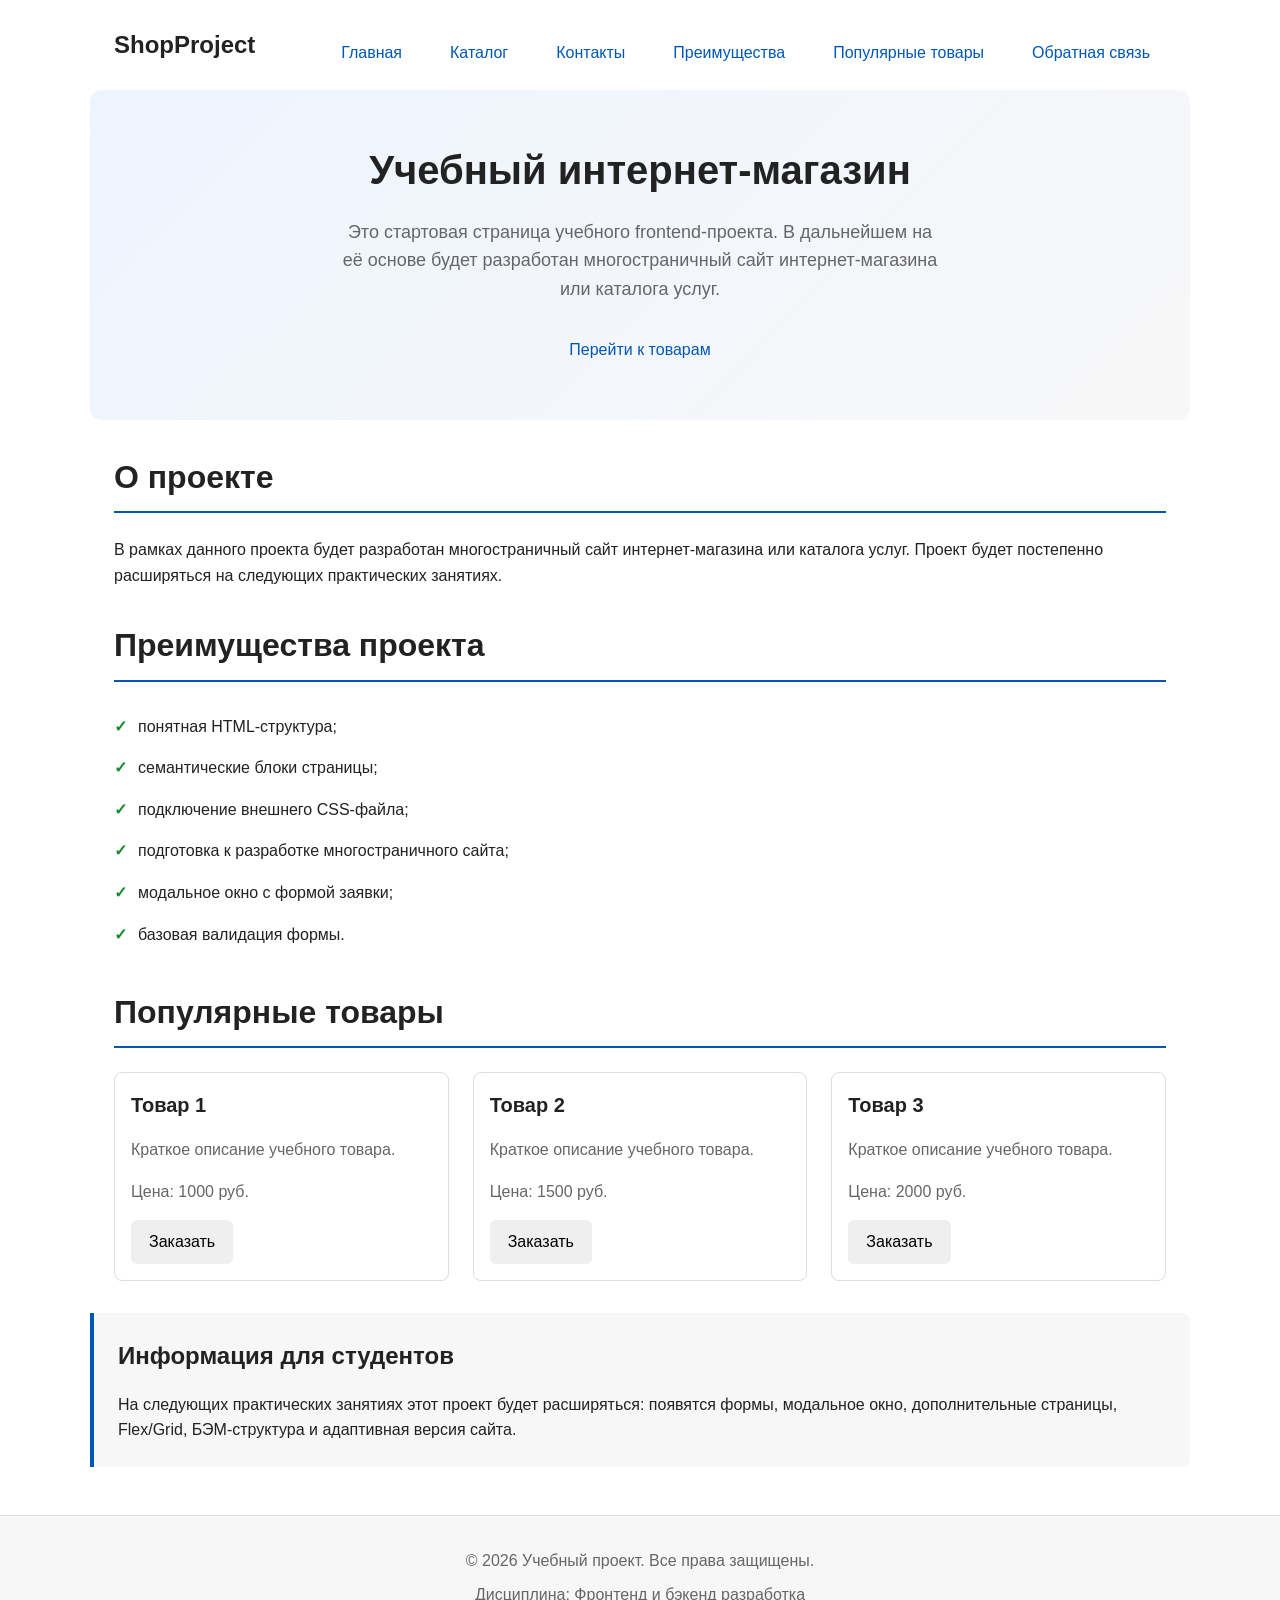
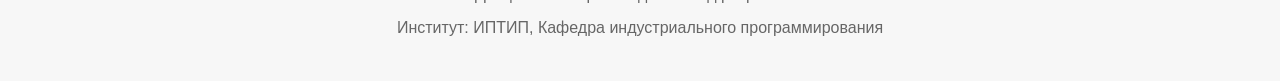
==== commit 095ee9b7: "feat: add flex navigation and grid catalog layout" ====
--- a/index.html
+++ b/index.html
@@ -59,33 +59,34 @@
 
     <section class="section" id="popular">
       <h2>Популярные товары</h2>
-      
-      <article class="product-card">
-        <h3>Товар 1</h3>
-        <p>Краткое описание учебного товара.</p>
-        <p>Цена: 1000 руб.</p>
-        <button class="button product-card__button" type="button" data-product="Товар 1">
-          Заказать
-        </button>
-      </article>
-
-      <article class="product-card">
-        <h3>Товар 2</h3>
-        <p>Краткое описание учебного товара.</p>
-        <p>Цена: 1500 руб.</p>
-        <button class="button product-card__button" type="button" data-product="Товар 2">
-          Заказать
-        </button>
-      </article>
-
-      <article class="product-card">
-        <h3>Товар 3</h3>
-        <p>Краткое описание учебного товара.</p>
-        <p>Цена: 2000 руб.</p>
-        <button class="button product-card__button" type="button" data-product="Товар 3">
-          Заказать
-        </button>
-      </article>
+      <div class="products-grid">
+        <article class="product-card">
+          <h3>Товар 1</h3>
+          <p>Краткое описание учебного товара.</p>
+          <p>Цена: 1000 руб.</p>
+          <button class="button product-card__button" type="button" data-product="Товар 1">
+            Заказать
+          </button>
+        </article>
+
+        <article class="product-card">
+          <h3>Товар 2</h3>
+          <p>Краткое описание учебного товара.</p>
+          <p>Цена: 1500 руб.</p>
+          <button class="button product-card__button" type="button" data-product="Товар 2">
+            Заказать
+          </button>
+        </article>
+
+        <article class="product-card">
+          <h3>Товар 3</h3>
+          <p>Краткое описание учебного товара.</p>
+          <p>Цена: 2000 руб.</p>
+          <button class="button product-card__button" type="button" data-product="Товар 3">
+            Заказать
+          </button>
+        </article>
+      </div>
     </section>
 
     <aside class="aside-info">
@@ -111,10 +112,10 @@
       <h2 id="order-dialog-title">Оформление заявки</h2>
       <button class="dialog-close" type="button" id="close-order-dialog" aria-label="Закрыть модальное окно">&times;</button>
     </div>
-    
+
     <form class="order-form" id="order-form" action="#" method="post" novalidate>
       <input id="selected-product" name="selected-product" type="hidden">
-      
+
       <div class="form-field">
         <label for="order-name">Имя <span class="required">*</span></label>
         <input
--- a/css/style.css
+++ b/css/style.css
@@ -597,4 +597,164 @@
   .section {
     page-break-inside: avoid;
   }
+}
+/* ===============================
+   12. Flexbox навигация (практика 6)
+   =============================== */
+.site-nav__list {
+  display: flex;
+  flex-wrap: wrap;
+  justify-content: center;
+  align-items: center;
+  gap: var(--space-md);
+  padding: 0;
+  margin: var(--space-md) 0 0;
+  list-style: none;
+}
+
+.site-nav__list a {
+  display: inline-block;
+  padding: var(--space-sm) var(--space-md);
+  color: var(--color-primary);
+  text-decoration: none;
+  border-radius: var(--radius-sm);
+  transition: all var(--transition-fast);
+}
+
+.site-nav__list a:hover {
+  color: var(--color-white);
+  background-color: var(--color-primary);
+  text-decoration: none;
+}
+
+/* ===============================
+   13. CSS Grid для карточек (практика 6)
+   =============================== */
+.products-grid {
+  display: grid;
+  grid-template-columns: repeat(3, 1fr);
+  gap: var(--space-lg);
+}
+
+/* ===============================
+   14. Доработка карточки товара (практика 6)
+   =============================== */
+.product-card {
+  display: flex;
+  flex-direction: column;
+  gap: var(--space-sm);
+  margin-bottom: 0;
+  padding: var(--space-md);
+  border: 1px solid var(--color-border);
+  border-radius: var(--radius-md);
+  background-color: var(--color-bg);
+  transition: all var(--transition-fast);
+}
+
+.product-card:hover {
+  border-color: var(--color-primary);
+  box-shadow: var(--shadow-md);
+  transform: translateY(-2px);
+}
+
+.product-card h3 {
+  margin-bottom: var(--space-sm);
+  font-size: 1.25rem;
+  color: var(--color-text);
+}
+
+.product-card p {
+  margin-bottom: var(--space-sm);
+  color: var(--color-muted);
+}
+
+.product-card .button {
+  margin-top: auto;
+  align-self: flex-start;
+}
+
+/* ===============================
+   15. Страница каталога с фильтрами (практика 6)
+   =============================== */
+.catalog-layout {
+  max-width: var(--container-width);
+  margin: 0 auto var(--space-xl);
+  padding: 0 var(--space-lg);
+  display: grid;
+  grid-template-columns: 260px 1fr;
+  grid-template-areas: "filters products";
+  gap: var(--space-lg);
+}
+
+.catalog-filters {
+  grid-area: filters;
+  padding: var(--space-md);
+  border: 1px solid var(--color-border);
+  border-radius: var(--radius-md);
+  background-color: var(--color-surface);
+}
+
+.catalog-filters h2 {
+  margin-bottom: var(--space-md);
+  font-size: 1.5rem;
+}
+
+.catalog-products {
+  grid-area: products;
+}
+
+/* ===============================
+   16. Форма фильтров (практика 6)
+   =============================== */
+.filters-form {
+  display: grid;
+  gap: var(--space-md);
+}
+
+.filters-form fieldset {
+  margin: 0;
+  padding: var(--space-md);
+  border: 1px solid var(--color-border);
+  border-radius: var(--radius-sm);
+}
+
+.filters-form legend {
+  font-weight: 700;
+  margin-bottom: var(--space-sm);
+}
+
+.filters-form label {
+  display: block;
+  margin-bottom: var(--space-sm);
+}
+
+.filters-form input[type="number"] {
+  width: 100%;
+  padding: 8px 10px;
+  border: 1px solid var(--color-border);
+  border-radius: var(--radius-sm);
+  font: inherit;
+  margin-bottom: var(--space-sm);
+}
+
+/* ===============================
+   17. Адаптивность для Grid (практика 6)
+   =============================== */
+@media (max-width: 768px) {
+  .products-grid {
+    grid-template-columns: repeat(2, 1fr);
+  }
+
+  .catalog-layout {
+    grid-template-columns: 1fr;
+    grid-template-areas:
+      "filters"
+      "products";
+  }
+}
+
+@media (max-width: 480px) {
+  .products-grid {
+    grid-template-columns: 1fr;
+  }
 }
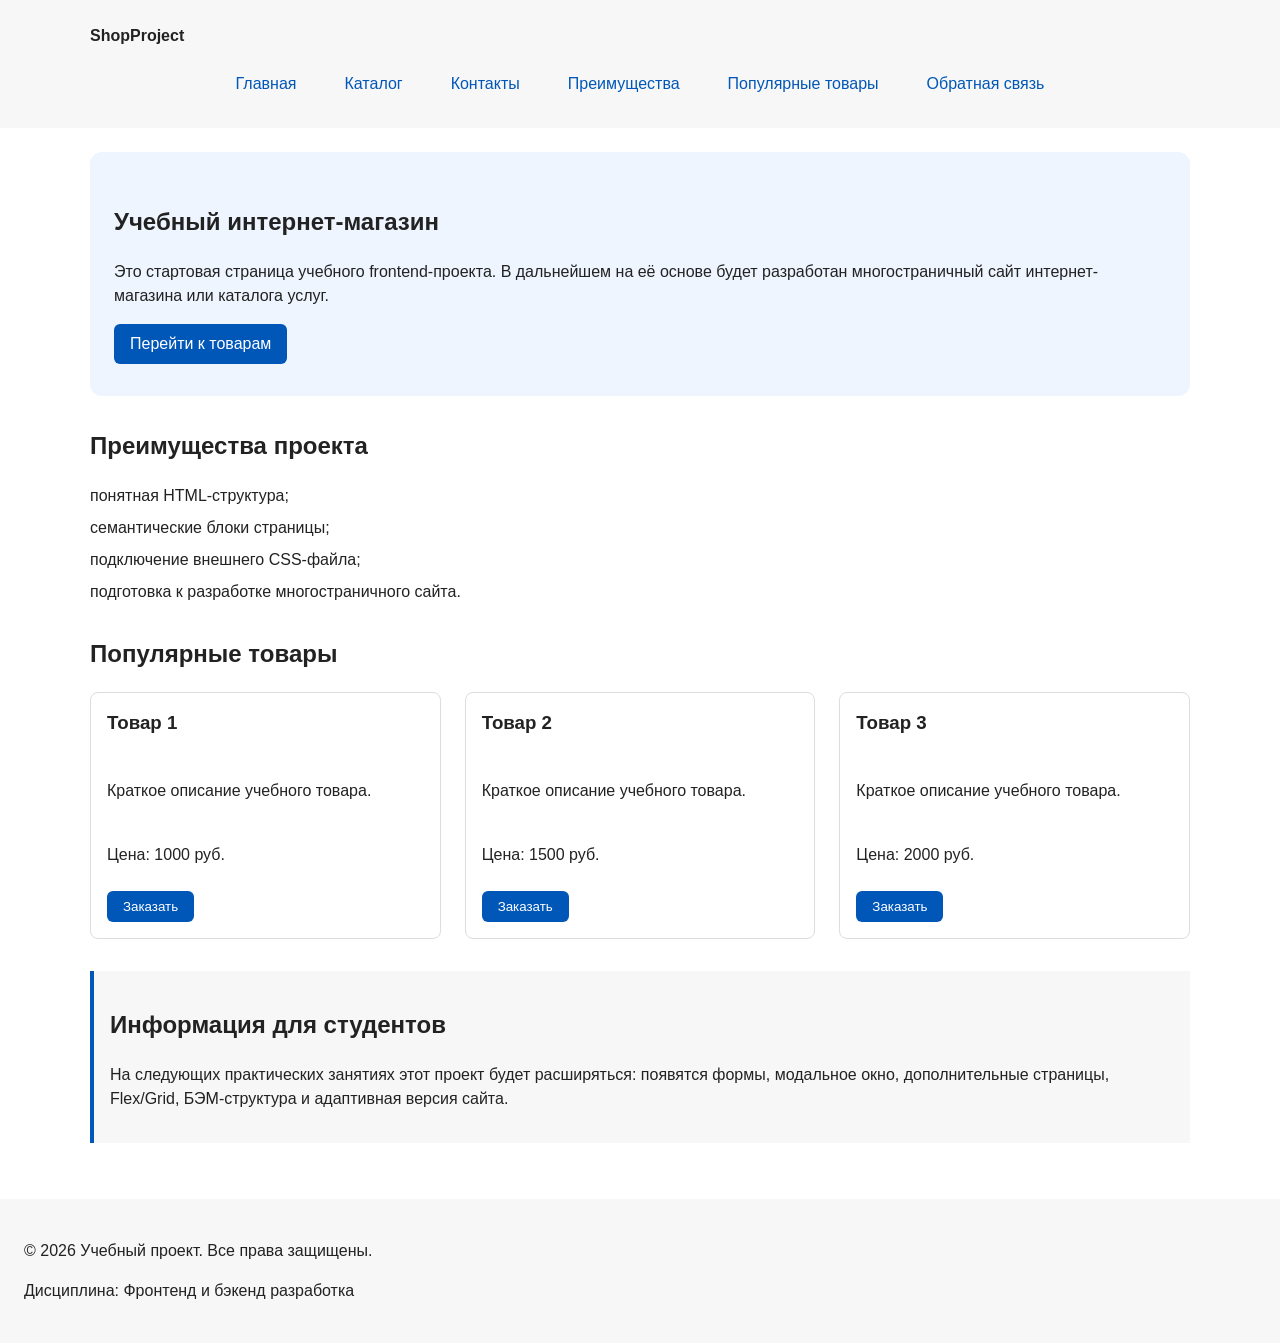
==== commit 613f47c8: "feat: add flex navigation and grid catalog layout" ====
--- a/index.html
+++ b/index.html
@@ -3,8 +3,7 @@
 <head>
   <meta charset="UTF-8">
   <meta name="viewport" content="width=device-width, initial-scale=1.0">
-  <meta name="description" content="Учебный интернет-магазин. Многостраничный сайт, разработанный в рамках дисциплины «Фронтенд и бэкенд разработка».">
-  <title>Учебный интернет-магазин — Главная</title>
+  <title>Учебный интернет-магазин</title>
   <link rel="stylesheet" href="css/style.css">
   <script src="js/main.js" defer></script>
 </head>
@@ -33,16 +32,7 @@
         В дальнейшем на её основе будет разработан многостраничный сайт
         интернет-магазина или каталога услуг.
       </p>
-      <a class="button" href="index.html#popular">Перейти к товарам</a>
-    </section>
-
-    <section class="section" id="about">
-      <h2>О проекте</h2>
-      <p>
-        В рамках данного проекта будет разработан многостраничный сайт
-        интернет-магазина или каталога услуг. Проект будет постепенно
-        расширяться на следующих практических занятиях.
-      </p>
+      <a class="button" href="#popular">Перейти к товарам</a>
     </section>
 
     <section class="section" id="advantages">
@@ -51,9 +41,7 @@
         <li>понятная HTML-структура;</li>
         <li>семантические блоки страницы;</li>
         <li>подключение внешнего CSS-файла;</li>
-        <li>подготовка к разработке многостраничного сайта;</li>
-        <li>модальное окно с формой заявки;</li>
-        <li>базовая валидация формы.</li>
+        <li>подготовка к разработке многостраничного сайта.</li>
       </ul>
     </section>
 
@@ -68,7 +56,6 @@
             Заказать
           </button>
         </article>
-
         <article class="product-card">
           <h3>Товар 2</h3>
           <p>Краткое описание учебного товара.</p>
@@ -77,7 +64,6 @@
             Заказать
           </button>
         </article>
-
         <article class="product-card">
           <h3>Товар 3</h3>
           <p>Краткое описание учебного товара.</p>
@@ -100,24 +86,16 @@
   </main>
 
   <footer id="contacts">
-    <div class="footer-content">
-      <p>&copy; 2026 Учебный проект. Все права защищены.</p>
-      <p>Дисциплина: Фронтенд и бэкенд разработка</p>
-      <p>Институт: ИПТИП, Кафедра индустриального программирования</p>
-    </div>
+    <p>&copy; 2026 Учебный проект. Все права защищены.</p>
+    <p>Дисциплина: Фронтенд и бэкенд разработка</p>
   </footer>
 
   <dialog class="order-dialog" id="order-dialog" aria-labelledby="order-dialog-title">
-    <div class="dialog-header">
-      <h2 id="order-dialog-title">Оформление заявки</h2>
-      <button class="dialog-close" type="button" id="close-order-dialog" aria-label="Закрыть модальное окно">&times;</button>
-    </div>
-
+    <h2 id="order-dialog-title">Оформление заявки</h2>
     <form class="order-form" id="order-form" action="#" method="post" novalidate>
       <input id="selected-product" name="selected-product" type="hidden">
-
       <div class="form-field">
-        <label for="order-name">Имя <span class="required">*</span></label>
+        <label for="order-name">Имя</label>
         <input
           id="order-name"
           name="name"
@@ -128,9 +106,8 @@
           required
         >
       </div>
-
       <div class="form-field">
-        <label for="order-email">E-mail <span class="required">*</span></label>
+        <label for="order-email">E-mail</label>
         <input
           id="order-email"
           name="email"
@@ -140,21 +117,19 @@
           required
         >
       </div>
-
       <div class="form-field">
-        <label for="order-phone">Телефон <span class="required">*</span></label>
+        <label for="order-phone">Телефон</label>
         <input
           id="order-phone"
           name="phone"
           type="tel"
           inputmode="tel"
           placeholder="+7 (900) 000-00-00"
-          pattern="^\+7\s?\(\d{3}\)\s?\d{3}-\d{2}-\d{2}$"
+          pattern="^\+7 \(\d{3}\) \d{3}-\d{2}-\d{2}$"
           required
         >
-        <small class="field-hint">Формат: +7 (900) 000-00-00</small>
+        <small>Формат: +7 (900) 000-00-00</small>
       </div>
-
       <div class="form-field">
         <label for="order-date">Дата связи</label>
         <input
@@ -163,18 +138,15 @@
           type="date"
         >
       </div>
-
       <div class="form-field">
-        <label for="order-topic">Тема заявки <span class="required">*</span></label>
+        <label for="order-topic">Тема заявки</label>
         <select id="order-topic" name="topic" required>
           <option value="">Выберите тему</option>
           <option value="product">Заказ товара</option>
           <option value="consultation">Консультация</option>
           <option value="delivery">Доставка</option>
-          <option value="other">Другое</option>
         </select>
       </div>
-
       <div class="form-field">
         <label for="order-comment">Комментарий</label>
         <textarea
@@ -184,29 +156,26 @@
           placeholder="Укажите дополнительную информацию"
         ></textarea>
       </div>
-
       <div class="form-field form-field--checkbox">
-        <label class="checkbox-label">
+        <label>
           <input
             id="order-agreement"
             name="agreement"
             type="checkbox"
             required
           >
-          <span>Я согласен на обработку персональных данных <span class="required">*</span></span>
+          Я согласен на обработку данных
         </label>
       </div>
-
       <div class="form-actions">
-        <button class="button button--secondary" type="button" id="cancel-order-dialog">Отмена</button>
-        <button class="button button--primary" type="submit">Отправить заявку</button>
+        <button type="button" id="close-order-dialog">Закрыть</button>
+        <button type="submit">Отправить заявку</button>
       </div>
     </form>
   </dialog>
 
-  <div class="success-message" id="success-message" hidden>
-    <h3>✓ Форма успешно отправлена!</h3>
-    <p>Ваша заявка принята. Мы свяжемся с вами в ближайшее время.</p>
-  </div>
+  <p class="success-message" id="success-message" hidden>
+    Форма успешно отправлена!
+  </p>
 </body>
 </html>
--- a/css/style.css
+++ b/css/style.css
@@ -8,7 +8,6 @@
   --color-muted: #666666;
   --color-primary: #0057b8;
   --color-primary-dark: #003f86;
-  --color-primary-light: #eef5ff;
   --color-border: #dddddd;
   --color-surface: #f7f7f7;
   --color-surface-accent: #eef5ff;
@@ -16,33 +15,18 @@
   --color-success: #168a2f;
   --color-success-bg: #eefaf0;
   --color-white: #ffffff;
-  --color-shadow: rgba(0, 0, 0, 0.1);
-
   /* Отступы */
   --space-xs: 4px;
   --space-sm: 8px;
   --space-md: 16px;
   --space-lg: 24px;
   --space-xl: 32px;
-  --space-xxl: 48px;
-
   /* Скругления */
   --radius-sm: 6px;
   --radius-md: 8px;
   --radius-lg: 12px;
-  --radius-xl: 16px;
-
   /* Размеры */
   --container-width: 1100px;
-
-  /* Тени */
-  --shadow-sm: 0 2px 4px var(--color-shadow);
-  --shadow-md: 0 4px 8px var(--color-shadow);
-  --shadow-lg: 0 8px 16px var(--color-shadow);
-
-  /* Переходы */
-  --transition-fast: 0.2s ease;
-  --transition-normal: 0.3s ease;
 }
 
 /* ===============================
@@ -50,80 +34,59 @@
    =============================== */
 * {
   box-sizing: border-box;
-  margin: 0;
-  padding: 0;
-}
-
-html {
-  scroll-behavior: smooth;
-  font-size: 16px;
 }
 
 body {
   margin: 0;
-  font-family: -apple-system, BlinkMacSystemFont, 'Segoe UI', Roboto, Oxygen, Ubuntu, Cantarell, sans-serif;
-  line-height: 1.6;
+  font-family: Arial, sans-serif;
+  line-height: 1.5;
   color: var(--color-text);
   background-color: var(--color-bg);
 }
 
+header,
+main,
+footer {
+  padding: var(--space-lg);
+}
+
+header {
+  background-color: var(--color-surface);
+}
+
+footer {
+  background-color: var(--color-surface);
+}
+
 /* ===============================
    3. Общие элементы интерфейса
    =============================== */
 a {
   color: var(--color-primary);
-  text-decoration: none;
-  transition: color var(--transition-fast);
 }
 
 a:hover {
   color: var(--color-primary-dark);
-  text-decoration: underline;
 }
 
 a:focus-visible {
   outline: 2px solid var(--color-primary);
   outline-offset: 3px;
-  border-radius: var(--radius-sm);
-}
-
-/* Кнопки */
+}
+
 .button {
   display: inline-block;
   padding: var(--space-sm) var(--space-md);
-  font-family: inherit;
-  font-size: 1rem;
-  font-weight: 500;
-  line-height: 1.5;
-  text-align: center;
-  text-decoration: none;
-  border: 2px solid transparent;
-  border-radius: var(--radius-sm);
-  cursor: pointer;
-  transition: all var(--transition-fast);
-}
-
-.button--primary {
   color: var(--color-white);
   background-color: var(--color-primary);
-  border-color: var(--color-primary);
-}
-
-.button--primary:hover {
+  text-decoration: none;
+  border: none;
+  border-radius: var(--radius-sm);
+  cursor: pointer;
+}
+
+.button:hover {
   background-color: var(--color-primary-dark);
-  border-color: var(--color-primary-dark);
-  text-decoration: none;
-}
-
-.button--secondary {
-  color: var(--color-text);
-  background-color: var(--color-surface);
-  border-color: var(--color-border);
-}
-
-.button--secondary:hover {
-  background-color: var(--color-border);
-  text-decoration: none;
 }
 
 .button:focus-visible {
@@ -139,468 +102,17 @@
 /* ===============================
    4. Компоненты страницы
    =============================== */
-
-/* Шапка сайта */
 .site-header {
   max-width: var(--container-width);
   margin: 0 auto;
-  padding: var(--space-md) var(--space-lg);
-  display: flex;
-  justify-content: space-between;
-  align-items: center;
-  flex-wrap: wrap;
-  gap: var(--space-md);
 }
 
 .site-logo {
-  font-size: 1.5rem;
-  font-weight: 700;
+  font-weight: bold;
+  text-decoration: none;
   color: var(--color-text);
-  text-decoration: none;
-}
-
-.site-logo:hover {
-  color: var(--color-primary);
-  text-decoration: none;
-}
-
-/* Навигация */
-.site-nav__list {
-  display: flex;
-  flex-wrap: wrap;
-  gap: var(--space-md);
-  list-style: none;
-  margin: 0;
-  padding: 0;
-}
-
-.site-nav__list a {
-  color: var(--color-text);
-  font-weight: 500;
-  padding: var(--space-xs) var(--space-sm);
-  border-radius: var(--radius-sm);
-  transition: all var(--transition-fast);
-}
-
-.site-nav__list a:hover {
-  color: var(--color-primary);
-  background-color: var(--color-primary-light);
-  text-decoration: none;
-}
-
-.site-nav__list a:focus-visible {
-  outline: 2px solid var(--color-primary);
-  outline-offset: 2px;
-}
-
-/* Hero блок */
-.hero {
-  max-width: var(--container-width);
-  margin: 0 auto var(--space-xl);
-  padding: var(--space-xxl) var(--space-lg);
-  background: linear-gradient(135deg, var(--color-primary-light) 0%, var(--color-surface) 100%);
-  border-radius: var(--radius-lg);
-  text-align: center;
-}
-
-.hero h1 {
-  font-size: 2.5rem;
-  margin-bottom: var(--space-md);
-  color: var(--color-text);
-}
-
-.hero p {
-  font-size: 1.125rem;
-  margin-bottom: var(--space-lg);
-  color: var(--color-muted);
-  max-width: 600px;
-  margin-left: auto;
-  margin-right: auto;
-}
-
-/* Секции */
-.section {
-  max-width: var(--container-width);
-  margin: 0 auto var(--space-xl);
-  padding: 0 var(--space-lg);
-}
-
-.section h2 {
-  font-size: 2rem;
-  margin-bottom: var(--space-lg);
-  color: var(--color-text);
-  padding-bottom: var(--space-sm);
-  border-bottom: 2px solid var(--color-primary);
-}
-
-/* Список преимуществ */
-.advantages-list {
-  list-style: none;
-  padding: 0;
-}
-
-.advantages-list li {
-  padding: var(--space-sm) 0;
-  padding-left: var(--space-lg);
-  position: relative;
-}
-
-.advantages-list li::before {
-  content: "✓";
-  position: absolute;
-  left: 0;
-  color: var(--color-success);
-  font-weight: bold;
-}
-
-/* Карточки товаров */
-.product-card {
-  margin-bottom: var(--space-md);
-  padding: var(--space-lg);
-  border: 1px solid var(--color-border);
-  border-radius: var(--radius-md);
-  background-color: var(--color-bg);
-  transition: all var(--transition-fast);
-}
-
-.product-card:hover {
-  border-color: var(--color-primary);
-  box-shadow: var(--shadow-md);
-  transform: translateY(-2px);
-}
-
-.product-card h3 {
-  margin-bottom: var(--space-sm);
-  font-size: 1.25rem;
-  color: var(--color-text);
-}
-
-.product-card p {
-  margin-bottom: var(--space-sm);
-  color: var(--color-muted);
-}
-
-.product-card__button {
-  margin-top: var(--space-sm);
-}
-
-/* Боковой блок */
-.aside-info {
-  max-width: var(--container-width);
-  margin: 0 auto var(--space-xl);
-  padding: var(--space-lg);
-  border-left: 4px solid var(--color-primary);
-  background-color: var(--color-surface);
-  border-radius: 0 var(--radius-md) var(--radius-md) 0;
-}
-
-.aside-info h2 {
-  margin-bottom: var(--space-md);
-  font-size: 1.5rem;
-}
-
-/* Подвал */
-footer {
-  background-color: var(--color-surface);
-  border-top: 1px solid var(--color-border);
-  margin-top: var(--space-xxl);
-}
-
-.footer-content {
-  max-width: var(--container-width);
-  margin: 0 auto;
-  padding: var(--space-xl) var(--space-lg);
-  text-align: center;
-}
-
-.footer-content p {
-  margin-bottom: var(--space-sm);
-  color: var(--color-muted);
-}
-
-/* ===============================
-   5. Модальное окно и форма
-   =============================== */
-
-/* Модальное окно */
-.order-dialog {
-  width: min(100% - var(--space-xl), 560px);
-  max-height: 90vh;
-  padding: 0;
-  border: none;
-  border-radius: var(--radius-lg);
-  box-shadow: var(--shadow-lg);
-  overflow: hidden;
-}
-
-.order-dialog::backdrop {
-  background-color: rgba(0, 0, 0, 0.6);
-  backdrop-filter: blur(4px);
-}
-
-.dialog-header {
-  display: flex;
-  justify-content: space-between;
-  align-items: center;
-  padding: var(--space-lg);
-  background-color: var(--color-primary-light);
-  border-bottom: 1px solid var(--color-border);
-}
-
-.dialog-header h2 {
-  margin: 0;
-  font-size: 1.5rem;
-  color: var(--color-text);
-}
-
-.dialog-close {
-  background: none;
-  border: none;
-  font-size: 2rem;
-  line-height: 1;
-  color: var(--color-muted);
-  cursor: pointer;
-  padding: 0;
-  width: 40px;
-  height: 40px;
-  display: flex;
-  align-items: center;
-  justify-content: center;
-  border-radius: var(--radius-sm);
-  transition: all var(--transition-fast);
-}
-
-.dialog-close:hover {
-  background-color: var(--color-border);
-  color: var(--color-text);
-}
-
-.order-form {
-  padding: var(--space-lg);
-  max-height: calc(90vh - 80px);
-  overflow-y: auto;
-}
-
-/* Поля формы */
-.form-field {
-  margin-bottom: var(--space-md);
-}
-
-.form-field label {
-  display: block;
-  margin-bottom: var(--space-xs);
-  font-weight: 500;
-  color: var(--color-text);
-}
-
-.required {
-  color: var(--color-danger);
-}
-
-.form-field input,
-.form-field select,
-.form-field textarea {
-  width: 100%;
-  padding: var(--space-sm) var(--space-md);
-  font-family: inherit;
-  font-size: 1rem;
-  border: 2px solid var(--color-border);
-  border-radius: var(--radius-sm);
-  background-color: var(--color-bg);
-  transition: all var(--transition-fast);
-}
-
-.form-field input:hover,
-.form-field select:hover,
-.form-field textarea:hover {
-  border-color: var(--color-primary);
-}
-
-.form-field input:focus,
-.form-field select:focus,
-.form-field textarea:focus {
-  outline: none;
-  border-color: var(--color-primary);
-  box-shadow: 0 0 0 3px rgba(0, 87, 184, 0.1);
-}
-
-.form-field input:focus-visible,
-.form-field select:focus-visible,
-.form-field textarea:focus-visible {
-  outline: 2px solid var(--color-primary);
-  outline-offset: 2px;
-}
-
-.form-field input[aria-invalid="true"],
-.form-field select[aria-invalid="true"],
-.form-field textarea[aria-invalid="true"] {
-  border-color: var(--color-danger);
-}
-
-.field-hint {
-  display: block;
-  margin-top: var(--space-xs);
-  font-size: 0.875rem;
-  color: var(--color-muted);
-}
-
-/* Checkbox */
-.form-field--checkbox {
-  margin-top: var(--space-md);
-}
-
-.checkbox-label {
-  display: flex;
-  align-items: flex-start;
-  gap: var(--space-sm);
-  cursor: pointer;
-  font-weight: normal;
-}
-
-.checkbox-label input[type="checkbox"] {
-  width: auto;
-  margin-top: 4px;
-  cursor: pointer;
-}
-
-.checkbox-label span {
-  line-height: 1.4;
-}
-
-/* Действия формы */
-.form-actions {
-  display: flex;
-  gap: var(--space-md);
-  margin-top: var(--space-lg);
-  padding-top: var(--space-md);
-  border-top: 1px solid var(--color-border);
-}
-
-.form-actions .button {
-  flex: 1;
-}
-
-/* Сообщение об успехе */
-.success-message {
-  max-width: var(--container-width);
-  margin: var(--space-xl) auto;
-  padding: var(--space-lg);
-  border-left: 4px solid var(--color-success);
-  background-color: var(--color-success-bg);
-  border-radius: 0 var(--radius-sm) var(--radius-sm) 0;
-}
-
-.success-message h3 {
-  margin-bottom: var(--space-sm);
-  color: var(--color-success);
-}
-
-.success-message p {
-  margin: 0;
-  color: var(--color-text);
-}
-
-/* ===============================
-   6. Хлебные крошки (практика 5)
-   =============================== */
-.breadcrumbs {
-  max-width: var(--container-width);
-  margin: 0 auto var(--space-md);
-  padding: 0 var(--space-lg);
-  font-size: 14px;
-  color: var(--color-muted);
-}
-
-.breadcrumbs a {
-  color: var(--color-primary);
-}
-
-.breadcrumbs span::before {
-  content: " / ";
-  color: var(--color-muted);
-}
-
-/* ===============================
-   7. Подсветка цели якоря (практика 5)
-   =============================== */
-:target {
-  outline: 2px dashed var(--color-primary);
-  outline-offset: 4px;
-}
-
-/* ===============================
-   8. Утилиты
-   =============================== */
-[hidden] {
-  display: none !important;
-}
-
-.visually-hidden {
-  position: absolute;
-  width: 1px;
-  height: 1px;
-  padding: 0;
-  margin: -1px;
-  overflow: hidden;
-  clip: rect(0, 0, 0, 0);
-  white-space: nowrap;
-  border: 0;
-}
-
-/* ===============================
-   9. Адаптивность (базовая)
-   =============================== */
-@media (max-width: 768px) {
-  .site-header {
-    flex-direction: column;
-    text-align: center;
-  }
-
-  .site-nav__list {
-    justify-content: center;
-  }
-
-  .hero h1 {
-    font-size: 2rem;
-  }
-
-  .hero p {
-    font-size: 1rem;
-  }
-
-  .section h2 {
-    font-size: 1.5rem;
-  }
-
-  .form-actions {
-    flex-direction: column;
-  }
-}
-
-/* ===============================
-   10. Печатные стили
-   =============================== */
-@media print {
-  header,
-  footer,
-  .order-dialog,
-  .success-message,
-  .button {
-    display: none !important;
-  }
-
-  body {
-    font-size: 12pt;
-    line-height: 1.5;
-  }
-
-  .section {
-    page-break-inside: avoid;
-  }
-}
-/* ===============================
-   12. Flexbox навигация (практика 6)
-   =============================== */
+}
+
 .site-nav__list {
   display: flex;
   flex-wrap: wrap;
@@ -618,27 +130,47 @@
   color: var(--color-primary);
   text-decoration: none;
   border-radius: var(--radius-sm);
-  transition: all var(--transition-fast);
 }
 
 .site-nav__list a:hover {
   color: var(--color-white);
   background-color: var(--color-primary);
-  text-decoration: none;
-}
-
-/* ===============================
-   13. CSS Grid для карточек (практика 6)
-   =============================== */
+}
+
+.hero {
+  max-width: var(--container-width);
+  margin: 0 auto var(--space-xl);
+  padding: var(--space-xl) var(--space-lg);
+  background-color: var(--color-surface-accent);
+  border-radius: var(--radius-lg);
+}
+
+.section {
+  max-width: var(--container-width);
+  margin: 0 auto var(--space-xl);
+}
+
+.section h2 {
+  margin-top: 0;
+}
+
+.advantages-list {
+  list-style: none;
+  padding: 0;
+}
+
+.advantages-list li {
+  margin-bottom: var(--space-sm);
+}
+
+/* Сетка карточек */
 .products-grid {
   display: grid;
   grid-template-columns: repeat(3, 1fr);
   gap: var(--space-lg);
 }
 
-/* ===============================
-   14. Доработка карточки товара (практика 6)
-   =============================== */
+/* Карточка товара */
 .product-card {
   display: flex;
   flex-direction: column;
@@ -648,24 +180,14 @@
   border: 1px solid var(--color-border);
   border-radius: var(--radius-md);
   background-color: var(--color-bg);
-  transition: all var(--transition-fast);
 }
 
 .product-card:hover {
   border-color: var(--color-primary);
-  box-shadow: var(--shadow-md);
-  transform: translateY(-2px);
 }
 
 .product-card h3 {
-  margin-bottom: var(--space-sm);
-  font-size: 1.25rem;
-  color: var(--color-text);
-}
-
-.product-card p {
-  margin-bottom: var(--space-sm);
-  color: var(--color-muted);
+  margin-top: 0;
 }
 
 .product-card .button {
@@ -673,13 +195,124 @@
   align-self: flex-start;
 }
 
-/* ===============================
-   15. Страница каталога с фильтрами (практика 6)
+/* Боковой блок */
+.aside-info {
+  max-width: var(--container-width);
+  margin: 0 auto var(--space-xl);
+  padding: var(--space-md);
+  border-left: 4px solid var(--color-primary);
+  background-color: var(--color-surface);
+}
+
+/* ===============================
+   5. Форма и модальное окно
+   =============================== */
+.order-dialog {
+  width: min(100% - 32px, 560px);
+  padding: var(--space-lg);
+  border: none;
+  border-radius: var(--radius-lg);
+}
+
+.order-dialog::backdrop {
+  background-color: rgba(0, 0, 0, 0.5);
+}
+
+.form-field {
+  margin-bottom: var(--space-md);
+}
+
+.form-field label {
+  display: block;
+  margin-bottom: var(--space-xs);
+}
+
+.form-field input,
+.form-field select,
+.form-field textarea {
+  width: 100%;
+  padding: 10px 12px;
+  border: 1px solid var(--color-border);
+  border-radius: var(--radius-sm);
+  font: inherit;
+}
+
+.form-field input[type="checkbox"] {
+  width: auto;
+}
+
+.form-field small {
+  display: block;
+  margin-top: var(--space-xs);
+  color: var(--color-muted);
+}
+
+.form-field input:hover,
+.form-field select:hover,
+.form-field textarea:hover {
+  border-color: var(--color-primary);
+}
+
+.form-field input:focus-visible,
+.form-field select:focus-visible,
+.form-field textarea:focus-visible,
+.form-actions button:focus-visible {
+  outline: 2px solid var(--color-primary);
+  outline-offset: 3px;
+}
+
+[aria-invalid="true"] {
+  border-color: var(--color-danger);
+}
+
+.form-actions {
+  display: flex;
+  gap: var(--space-md);
+  margin-top: var(--space-lg);
+}
+
+.success-message {
+  max-width: var(--container-width);
+  margin: var(--space-lg) auto;
+  padding: var(--space-md);
+  border-left: 4px solid var(--color-success);
+  background-color: var(--color-success-bg);
+}
+
+/* ===============================
+   6. Хлебные крошки и якоря
+   =============================== */
+.breadcrumbs {
+  max-width: var(--container-width);
+  margin: 0 auto var(--space-md);
+  font-size: 14px;
+  color: var(--color-muted);
+}
+
+.breadcrumbs a {
+  color: var(--color-primary);
+}
+
+.breadcrumbs span::before {
+  content: " / ";
+  color: var(--color-muted);
+}
+
+html {
+  scroll-behavior: smooth;
+}
+
+:target {
+  outline: 2px dashed var(--color-primary);
+  outline-offset: 4px;
+}
+
+/* ===============================
+   7. Страница каталога (Grid)
    =============================== */
 .catalog-layout {
   max-width: var(--container-width);
   margin: 0 auto var(--space-xl);
-  padding: 0 var(--space-lg);
   display: grid;
   grid-template-columns: 260px 1fr;
   grid-template-areas: "filters products";
@@ -694,18 +327,10 @@
   background-color: var(--color-surface);
 }
 
-.catalog-filters h2 {
-  margin-bottom: var(--space-md);
-  font-size: 1.5rem;
-}
-
 .catalog-products {
   grid-area: products;
 }
 
-/* ===============================
-   16. Форма фильтров (практика 6)
-   =============================== */
 .filters-form {
   display: grid;
   gap: var(--space-md);
@@ -720,7 +345,6 @@
 
 .filters-form legend {
   font-weight: 700;
-  margin-bottom: var(--space-sm);
 }
 
 .filters-form label {
@@ -734,27 +358,4 @@
   border: 1px solid var(--color-border);
   border-radius: var(--radius-sm);
   font: inherit;
-  margin-bottom: var(--space-sm);
-}
-
-/* ===============================
-   17. Адаптивность для Grid (практика 6)
-   =============================== */
-@media (max-width: 768px) {
-  .products-grid {
-    grid-template-columns: repeat(2, 1fr);
-  }
-
-  .catalog-layout {
-    grid-template-columns: 1fr;
-    grid-template-areas:
-      "filters"
-      "products";
-  }
-}
-
-@media (max-width: 480px) {
-  .products-grid {
-    grid-template-columns: 1fr;
-  }
 }
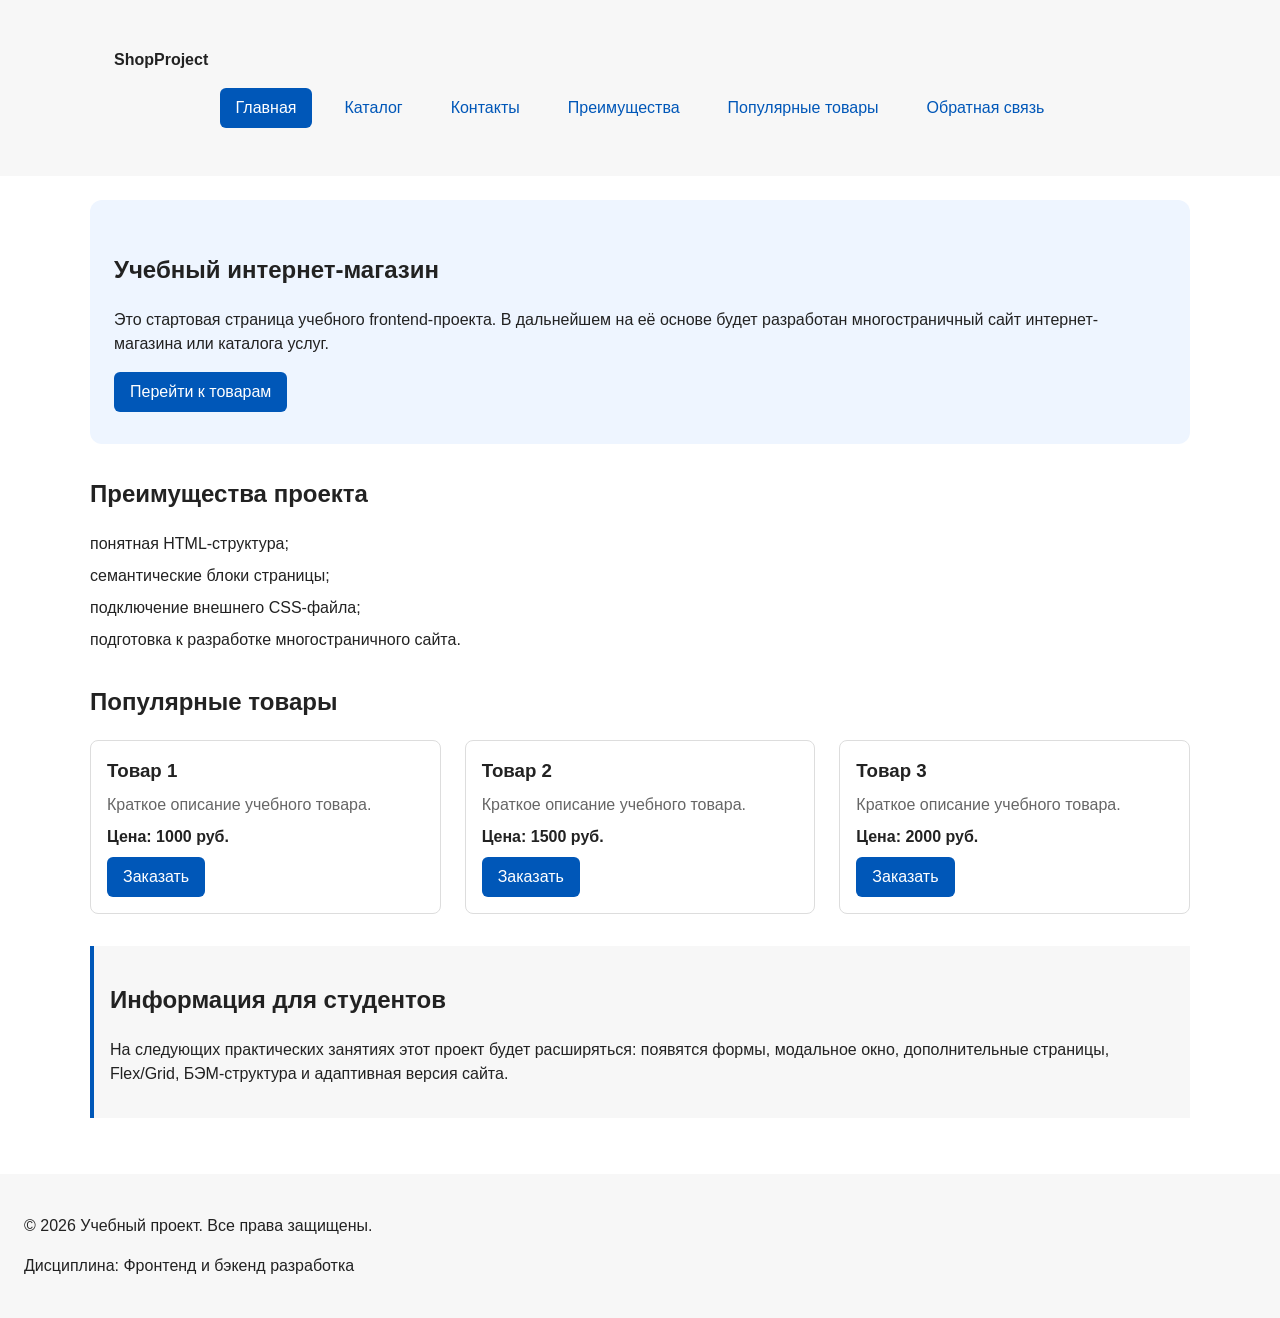
==== commit 69543008: "refactor: apply BEM naming to CSS classes" ====
--- a/index.html
+++ b/index.html
@@ -8,17 +8,29 @@
   <script src="js/main.js" defer></script>
 </head>
 <body>
-  <header>
-    <div class="site-header">
-      <a class="site-logo" href="index.html">ShopProject</a>
+  <header class="site-header">
+    <div class="site-header__inner">
+      <a class="site-header__logo" href="index.html">ShopProject</a>
       <nav class="site-nav" aria-label="Основная навигация">
         <ul class="site-nav__list">
-          <li><a href="index.html">Главная</a></li>
-          <li><a href="catalog.html">Каталог</a></li>
-          <li><a href="contacts.html">Контакты</a></li>
-          <li><a href="index.html#advantages">Преимущества</a></li>
-          <li><a href="index.html#popular">Популярные товары</a></li>
-          <li><a href="index.html#contacts">Обратная связь</a></li>
+          <li class="site-nav__item">
+            <a class="site-nav__link site-nav__link--active" href="index.html">Главная</a>
+          </li>
+          <li class="site-nav__item">
+            <a class="site-nav__link" href="catalog.html">Каталог</a>
+          </li>
+          <li class="site-nav__item">
+            <a class="site-nav__link" href="contacts.html">Контакты</a>
+          </li>
+          <li class="site-nav__item">
+            <a class="site-nav__link" href="index.html#advantages">Преимущества</a>
+          </li>
+          <li class="site-nav__item">
+            <a class="site-nav__link" href="index.html#popular">Популярные товары</a>
+          </li>
+          <li class="site-nav__item">
+            <a class="site-nav__link" href="index.html#contacts">Обратная связь</a>
+          </li>
         </ul>
       </nav>
     </div>
@@ -32,7 +44,7 @@
         В дальнейшем на её основе будет разработан многостраничный сайт
         интернет-магазина или каталога услуг.
       </p>
-      <a class="button" href="#popular">Перейти к товарам</a>
+      <a class="button button--primary" href="#popular">Перейти к товарам</a>
     </section>
 
     <section class="section" id="advantages">
@@ -49,26 +61,26 @@
       <h2>Популярные товары</h2>
       <div class="products-grid">
         <article class="product-card">
-          <h3>Товар 1</h3>
-          <p>Краткое описание учебного товара.</p>
-          <p>Цена: 1000 руб.</p>
-          <button class="button product-card__button" type="button" data-product="Товар 1">
+          <h3 class="product-card__title">Товар 1</h3>
+          <p class="product-card__description">Краткое описание учебного товара.</p>
+          <p class="product-card__price">Цена: 1000 руб.</p>
+          <button class="button button--primary product-card__button" type="button" data-product="Товар 1">
             Заказать
           </button>
         </article>
         <article class="product-card">
-          <h3>Товар 2</h3>
-          <p>Краткое описание учебного товара.</p>
-          <p>Цена: 1500 руб.</p>
-          <button class="button product-card__button" type="button" data-product="Товар 2">
+          <h3 class="product-card__title">Товар 2</h3>
+          <p class="product-card__description">Краткое описание учебного товара.</p>
+          <p class="product-card__price">Цена: 1500 руб.</p>
+          <button class="button button--primary product-card__button" type="button" data-product="Товар 2">
             Заказать
           </button>
         </article>
         <article class="product-card">
-          <h3>Товар 3</h3>
-          <p>Краткое описание учебного товара.</p>
-          <p>Цена: 2000 руб.</p>
-          <button class="button product-card__button" type="button" data-product="Товар 3">
+          <h3 class="product-card__title">Товар 3</h3>
+          <p class="product-card__description">Краткое описание учебного товара.</p>
+          <p class="product-card__price">Цена: 2000 руб.</p>
+          <button class="button button--primary product-card__button" type="button" data-product="Товар 3">
             Заказать
           </button>
         </article>
@@ -85,18 +97,20 @@
     </aside>
   </main>
 
-  <footer id="contacts">
+  <footer class="site-footer" id="contacts">
     <p>&copy; 2026 Учебный проект. Все права защищены.</p>
     <p>Дисциплина: Фронтенд и бэкенд разработка</p>
   </footer>
 
   <dialog class="order-dialog" id="order-dialog" aria-labelledby="order-dialog-title">
-    <h2 id="order-dialog-title">Оформление заявки</h2>
+    <h2 class="order-dialog__title" id="order-dialog-title">Оформление заявки</h2>
     <form class="order-form" id="order-form" action="#" method="post" novalidate>
       <input id="selected-product" name="selected-product" type="hidden">
-      <div class="form-field">
-        <label for="order-name">Имя</label>
-        <input
+
+      <div class="order-form__field">
+        <label class="order-form__label" for="order-name">Имя</label>
+        <input
+          class="order-form__input"
           id="order-name"
           name="name"
           type="text"
@@ -106,9 +120,11 @@
           required
         >
       </div>
-      <div class="form-field">
-        <label for="order-email">E-mail</label>
-        <input
+
+      <div class="order-form__field">
+        <label class="order-form__label" for="order-email">E-mail</label>
+        <input
+          class="order-form__input"
           id="order-email"
           name="email"
           type="email"
@@ -117,9 +133,11 @@
           required
         >
       </div>
-      <div class="form-field">
-        <label for="order-phone">Телефон</label>
-        <input
+
+      <div class="order-form__field">
+        <label class="order-form__label" for="order-phone">Телефон</label>
+        <input
+          class="order-form__input"
           id="order-phone"
           name="phone"
           type="tel"
@@ -130,35 +148,42 @@
         >
         <small>Формат: +7 (900) 000-00-00</small>
       </div>
-      <div class="form-field">
-        <label for="order-date">Дата связи</label>
-        <input
+
+      <div class="order-form__field">
+        <label class="order-form__label" for="order-date">Дата связи</label>
+        <input
+          class="order-form__input"
           id="order-date"
           name="date"
           type="date"
         >
       </div>
-      <div class="form-field">
-        <label for="order-topic">Тема заявки</label>
-        <select id="order-topic" name="topic" required>
+
+      <div class="order-form__field">
+        <label class="order-form__label" for="order-topic">Тема заявки</label>
+        <select class="order-form__select" id="order-topic" name="topic" required>
           <option value="">Выберите тему</option>
           <option value="product">Заказ товара</option>
           <option value="consultation">Консультация</option>
           <option value="delivery">Доставка</option>
         </select>
       </div>
-      <div class="form-field">
-        <label for="order-comment">Комментарий</label>
+
+      <div class="order-form__field">
+        <label class="order-form__label" for="order-comment">Комментарий</label>
         <textarea
+          class="order-form__textarea"
           id="order-comment"
           name="comment"
           rows="4"
           placeholder="Укажите дополнительную информацию"
         ></textarea>
       </div>
-      <div class="form-field form-field--checkbox">
-        <label>
+
+      <div class="order-form__field order-form__field--checkbox">
+        <label class="order-form__label">
           <input
+            class="order-form__input"
             id="order-agreement"
             name="agreement"
             type="checkbox"
@@ -167,9 +192,10 @@
           Я согласен на обработку данных
         </label>
       </div>
-      <div class="form-actions">
-        <button type="button" id="close-order-dialog">Закрыть</button>
-        <button type="submit">Отправить заявку</button>
+
+      <div class="order-form__actions">
+        <button class="button button--secondary" type="button" id="close-order-dialog">Закрыть</button>
+        <button class="button button--primary" type="submit">Отправить заявку</button>
       </div>
     </form>
   </dialog>
--- a/css/style.css
+++ b/css/style.css
@@ -50,14 +50,6 @@
   padding: var(--space-lg);
 }
 
-header {
-  background-color: var(--color-surface);
-}
-
-footer {
-  background-color: var(--color-surface);
-}
-
 /* ===============================
    3. Общие элементы интерфейса
    =============================== */
@@ -74,19 +66,35 @@
   outline-offset: 3px;
 }
 
+/* Кнопка — самостоятельный БЭМ-блок */
 .button {
   display: inline-block;
   padding: var(--space-sm) var(--space-md);
+  border: none;
+  border-radius: var(--radius-sm);
+  font: inherit;
+  text-decoration: none;
+  cursor: pointer;
+}
+
+.button--primary {
   color: var(--color-white);
   background-color: var(--color-primary);
-  text-decoration: none;
-  border: none;
-  border-radius: var(--radius-sm);
-  cursor: pointer;
-}
-
-.button:hover {
+}
+
+.button--primary:hover {
   background-color: var(--color-primary-dark);
+}
+
+.button--secondary {
+  color: var(--color-primary);
+  background-color: transparent;
+  border: 1px solid var(--color-primary);
+}
+
+.button--secondary:hover {
+  color: var(--color-white);
+  background-color: var(--color-primary);
 }
 
 .button:focus-visible {
@@ -94,25 +102,34 @@
   outline-offset: 3px;
 }
 
-.button:disabled {
+.button:disabled,
+.button--disabled {
   opacity: 0.6;
   cursor: not-allowed;
 }
 
 /* ===============================
-   4. Компоненты страницы
+   4. Шапка сайта (site-header)
    =============================== */
 .site-header {
+  background-color: var(--color-surface);
+}
+
+.site-header__inner {
   max-width: var(--container-width);
   margin: 0 auto;
-}
-
-.site-logo {
-  font-weight: bold;
+  padding: var(--space-lg);
+}
+
+.site-header__logo {
+  font-weight: 700;
+  color: var(--color-text);
   text-decoration: none;
-  color: var(--color-text);
-}
-
+}
+
+/* ===============================
+   5. Навигация (site-nav)
+   =============================== */
 .site-nav__list {
   display: flex;
   flex-wrap: wrap;
@@ -124,7 +141,7 @@
   list-style: none;
 }
 
-.site-nav__list a {
+.site-nav__link {
   display: inline-block;
   padding: var(--space-sm) var(--space-md);
   color: var(--color-primary);
@@ -132,11 +149,24 @@
   border-radius: var(--radius-sm);
 }
 
-.site-nav__list a:hover {
+.site-nav__link:hover {
   color: var(--color-white);
   background-color: var(--color-primary);
 }
 
+.site-nav__link:focus-visible {
+  outline: 2px solid var(--color-primary);
+  outline-offset: 3px;
+}
+
+.site-nav__link--active {
+  color: var(--color-white);
+  background-color: var(--color-primary);
+}
+
+/* ===============================
+   6. Hero-блок
+   =============================== */
 .hero {
   max-width: var(--container-width);
   margin: 0 auto var(--space-xl);
@@ -145,6 +175,9 @@
   border-radius: var(--radius-lg);
 }
 
+/* ===============================
+   7. Секции
+   =============================== */
 .section {
   max-width: var(--container-width);
   margin: 0 auto var(--space-xl);
@@ -163,19 +196,22 @@
   margin-bottom: var(--space-sm);
 }
 
-/* Сетка карточек */
+/* ===============================
+   8. Сетка товаров (products-grid)
+   =============================== */
 .products-grid {
   display: grid;
   grid-template-columns: repeat(3, 1fr);
   gap: var(--space-lg);
 }
 
-/* Карточка товара */
+/* ===============================
+   9. Карточка товара (product-card)
+   =============================== */
 .product-card {
   display: flex;
   flex-direction: column;
   gap: var(--space-sm);
-  margin-bottom: 0;
   padding: var(--space-md);
   border: 1px solid var(--color-border);
   border-radius: var(--radius-md);
@@ -186,16 +222,41 @@
   border-color: var(--color-primary);
 }
 
-.product-card h3 {
-  margin-top: 0;
-}
-
-.product-card .button {
+.product-card--featured {
+  border-color: var(--color-primary);
+}
+
+.product-card--discount {
+  border-color: var(--color-danger);
+}
+
+.product-card__title {
+  margin: 0;
+  color: var(--color-text);
+}
+
+.product-card__description {
+  margin: 0;
+  color: var(--color-muted);
+}
+
+.product-card__price {
+  margin: 0;
+  font-weight: 700;
+}
+
+.product-card--discount .product-card__price {
+  color: var(--color-danger);
+}
+
+.product-card__button {
   margin-top: auto;
   align-self: flex-start;
 }
 
-/* Боковой блок */
+/* ===============================
+   10. Боковой блок (aside-info)
+   =============================== */
 .aside-info {
   max-width: var(--container-width);
   margin: 0 auto var(--space-xl);
@@ -205,82 +266,14 @@
 }
 
 /* ===============================
-   5. Форма и модальное окно
-   =============================== */
-.order-dialog {
-  width: min(100% - 32px, 560px);
-  padding: var(--space-lg);
-  border: none;
-  border-radius: var(--radius-lg);
-}
-
-.order-dialog::backdrop {
-  background-color: rgba(0, 0, 0, 0.5);
-}
-
-.form-field {
-  margin-bottom: var(--space-md);
-}
-
-.form-field label {
-  display: block;
-  margin-bottom: var(--space-xs);
-}
-
-.form-field input,
-.form-field select,
-.form-field textarea {
-  width: 100%;
-  padding: 10px 12px;
-  border: 1px solid var(--color-border);
-  border-radius: var(--radius-sm);
-  font: inherit;
-}
-
-.form-field input[type="checkbox"] {
-  width: auto;
-}
-
-.form-field small {
-  display: block;
-  margin-top: var(--space-xs);
-  color: var(--color-muted);
-}
-
-.form-field input:hover,
-.form-field select:hover,
-.form-field textarea:hover {
-  border-color: var(--color-primary);
-}
-
-.form-field input:focus-visible,
-.form-field select:focus-visible,
-.form-field textarea:focus-visible,
-.form-actions button:focus-visible {
-  outline: 2px solid var(--color-primary);
-  outline-offset: 3px;
-}
-
-[aria-invalid="true"] {
-  border-color: var(--color-danger);
-}
-
-.form-actions {
-  display: flex;
-  gap: var(--space-md);
-  margin-top: var(--space-lg);
-}
-
-.success-message {
-  max-width: var(--container-width);
-  margin: var(--space-lg) auto;
-  padding: var(--space-md);
-  border-left: 4px solid var(--color-success);
-  background-color: var(--color-success-bg);
-}
-
-/* ===============================
-   6. Хлебные крошки и якоря
+   11. Подвал (site-footer)
+   =============================== */
+.site-footer {
+  background-color: var(--color-surface);
+}
+
+/* ===============================
+   12. Хлебные крошки (breadcrumbs)
    =============================== */
 .breadcrumbs {
   max-width: var(--container-width);
@@ -289,26 +282,28 @@
   color: var(--color-muted);
 }
 
-.breadcrumbs a {
+.breadcrumbs__link {
   color: var(--color-primary);
 }
 
-.breadcrumbs span::before {
+.breadcrumbs__current::before {
   content: " / ";
   color: var(--color-muted);
 }
 
+/* Плавная прокрутка к якорям */
 html {
   scroll-behavior: smooth;
 }
 
+/* Подсветка цели якоря */
 :target {
   outline: 2px dashed var(--color-primary);
   outline-offset: 4px;
 }
 
 /* ===============================
-   7. Страница каталога (Grid)
+   13. Страница каталога (catalog-layout)
    =============================== */
 .catalog-layout {
   max-width: var(--container-width);
@@ -331,6 +326,9 @@
   grid-area: products;
 }
 
+/* ===============================
+   14. Форма фильтров (filters-form)
+   =============================== */
 .filters-form {
   display: grid;
   gap: var(--space-md);
@@ -358,4 +356,89 @@
   border: 1px solid var(--color-border);
   border-radius: var(--radius-sm);
   font: inherit;
+}
+
+/* ===============================
+   15. Модальное окно (order-dialog)
+   =============================== */
+.order-dialog {
+  width: min(100% - 32px, 560px);
+  padding: var(--space-lg);
+  border: none;
+  border-radius: var(--radius-lg);
+}
+
+.order-dialog::backdrop {
+  background-color: rgba(0, 0, 0, 0.5);
+}
+
+.order-dialog__title {
+  margin-top: 0;
+}
+
+/* ===============================
+   16. Форма заявки (order-form)
+   =============================== */
+.order-form__field {
+  margin-bottom: var(--space-md);
+}
+
+.order-form__label {
+  display: block;
+  margin-bottom: var(--space-xs);
+}
+
+.order-form__input,
+.order-form__select,
+.order-form__textarea {
+  width: 100%;
+  padding: 10px 12px;
+  border: 1px solid var(--color-border);
+  border-radius: var(--radius-sm);
+  font: inherit;
+}
+
+.order-form__input:hover,
+.order-form__select:hover,
+.order-form__textarea:hover {
+  border-color: var(--color-primary);
+}
+
+.order-form__input:focus-visible,
+.order-form__select:focus-visible,
+.order-form__textarea:focus-visible,
+.order-form__actions button:focus-visible {
+  outline: 2px solid var(--color-primary);
+  outline-offset: 3px;
+}
+
+.order-form__field--checkbox .order-form__input {
+  width: auto;
+}
+
+.order-form__field small {
+  display: block;
+  margin-top: var(--space-xs);
+  color: var(--color-muted);
+}
+
+[aria-invalid="true"] {
+  border-color: var(--color-danger);
+}
+
+.order-form__actions {
+  display: flex;
+  gap: var(--space-md);
+  margin-top: var(--space-lg);
+}
+
+/* ===============================
+   17. Сообщение об успехе (success-message)
+   =============================== */
+.success-message {
+  max-width: var(--container-width);
+  margin: var(--space-lg) auto;
+  padding: var(--space-md);
+  border-left: 4px solid var(--color-success);
+  background-color: var(--color-success-bg);
 }
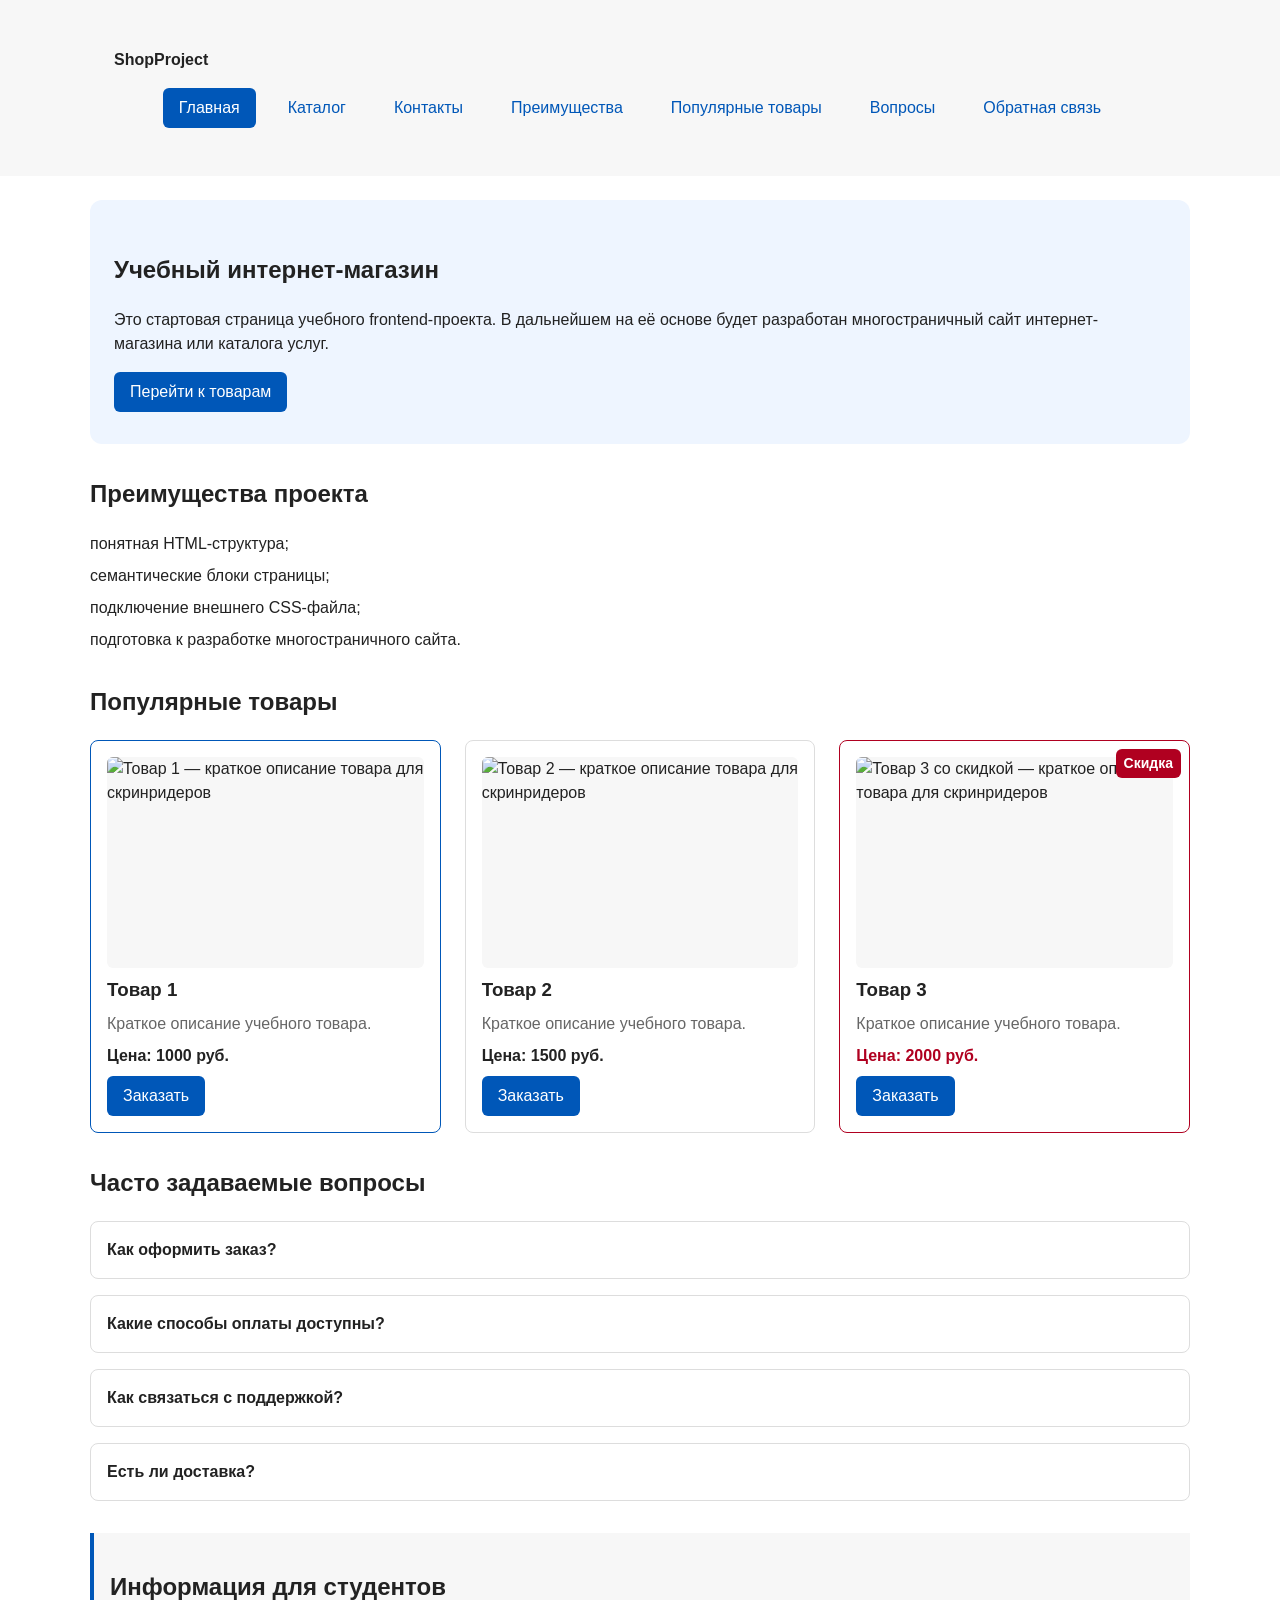
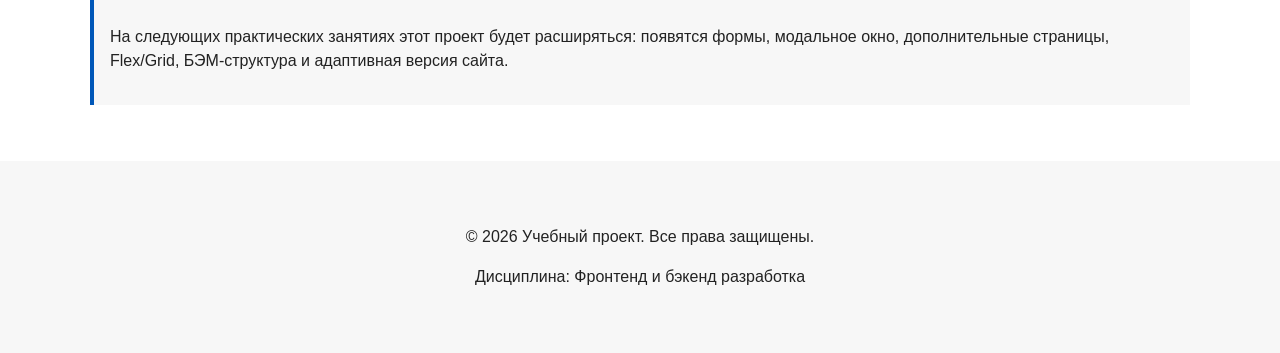
==== commit b6b750bc: "refactor: apply BEM naming to CSS classes" ====
--- a/index.html
+++ b/index.html
@@ -29,6 +29,9 @@
             <a class="site-nav__link" href="index.html#popular">Популярные товары</a>
           </li>
           <li class="site-nav__item">
+            <a class="site-nav__link" href="index.html#faq">Вопросы</a>
+          </li>
+          <li class="site-nav__item">
             <a class="site-nav__link" href="index.html#contacts">Обратная связь</a>
           </li>
         </ul>
@@ -60,7 +63,15 @@
     <section class="section" id="popular">
       <h2>Популярные товары</h2>
       <div class="products-grid">
-        <article class="product-card">
+        <article class="product-card product-card--featured">
+          <img
+            class="product-card__image"
+            src="images/product-1.jpg"
+            alt="Товар 1 — краткое описание товара для скринридеров"
+            width="300"
+            height="200"
+            loading="lazy"
+          >
           <h3 class="product-card__title">Товар 1</h3>
           <p class="product-card__description">Краткое описание учебного товара.</p>
           <p class="product-card__price">Цена: 1000 руб.</p>
@@ -69,6 +80,14 @@
           </button>
         </article>
         <article class="product-card">
+          <img
+            class="product-card__image"
+            src="images/product-2.jpg"
+            alt="Товар 2 — краткое описание товара для скринридеров"
+            width="300"
+            height="200"
+            loading="lazy"
+          >
           <h3 class="product-card__title">Товар 2</h3>
           <p class="product-card__description">Краткое описание учебного товара.</p>
           <p class="product-card__price">Цена: 1500 руб.</p>
@@ -76,7 +95,16 @@
             Заказать
           </button>
         </article>
-        <article class="product-card">
+        <article class="product-card product-card--discount">
+          <span class="product-card__badge">Скидка</span>
+          <img
+            class="product-card__image"
+            src="images/product-3.jpg"
+            alt="Товар 3 со скидкой — краткое описание товара для скринридеров"
+            width="300"
+            height="200"
+            loading="lazy"
+          >
           <h3 class="product-card__title">Товар 3</h3>
           <p class="product-card__description">Краткое описание учебного товара.</p>
           <p class="product-card__price">Цена: 2000 руб.</p>
@@ -85,6 +113,47 @@
           </button>
         </article>
       </div>
+    </section>
+
+    <!-- Доработка: блок часто задаваемых вопросов -->
+    <section class="section" id="faq">
+      <h2>Часто задаваемые вопросы</h2>
+      <details class="faq-item">
+        <summary class="faq-item__question">Как оформить заказ?</summary>
+        <div class="faq-item__answer">
+          <p>
+            Нажмите кнопку «Заказать» в карточке товара. Откроется модальное окно
+            с формой заявки. Заполните поля и нажмите «Отправить заявку».
+          </p>
+        </div>
+      </details>
+      <details class="faq-item">
+        <summary class="faq-item__question">Какие способы оплаты доступны?</summary>
+        <div class="faq-item__answer">
+          <p>
+            В рамках учебного проекта оплата не производится. Форма заявки
+            имитирует оформление заказа для демонстрации работы форм.
+          </p>
+        </div>
+      </details>
+      <details class="faq-item">
+        <summary class="faq-item__question">Как связаться с поддержкой?</summary>
+        <div class="faq-item__answer">
+          <p>
+            Перейдите на страницу «Контакты» или используйте форму обратной связи
+            в подвале главной страницы.
+          </p>
+        </div>
+      </details>
+      <details class="faq-item">
+        <summary class="faq-item__question">Есть ли доставка?</summary>
+        <div class="faq-item__answer">
+          <p>
+            В рамках учебного проекта доставка не реализована.
+            Эта функция будет добавлена на следующих этапах разработки.
+          </p>
+        </div>
+      </details>
     </section>
 
     <aside class="aside-info">
@@ -98,17 +167,27 @@
   </main>
 
   <footer class="site-footer" id="contacts">
-    <p>&copy; 2026 Учебный проект. Все права защищены.</p>
-    <p>Дисциплина: Фронтенд и бэкенд разработка</p>
+    <div class="site-footer__inner">
+      <p>&copy; 2026 Учебный проект. Все права защищены.</p>
+      <p>Дисциплина: Фронтенд и бэкенд разработка</p>
+    </div>
   </footer>
 
-  <dialog class="order-dialog" id="order-dialog" aria-labelledby="order-dialog-title">
+  <!-- Модальное окно с улучшенной доступностью -->
+  <dialog class="order-dialog" id="order-dialog" aria-labelledby="order-dialog-title" aria-describedby="order-dialog-desc">
     <h2 class="order-dialog__title" id="order-dialog-title">Оформление заявки</h2>
-    <form class="order-form" id="order-form" action="#" method="post" novalidate>
-      <input id="selected-product" name="selected-product" type="hidden">
-
-      <div class="order-form__field">
-        <label class="order-form__label" for="order-name">Имя</label>
+    <p class="order-dialog__desc" id="order-dialog-desc">
+      Заполните форму ниже для оформления заявки на выбранный товар.
+      Поля, отмеченные звёздочкой, обязательны для заполнения.
+    </p>
+    <form class="order-form" id="order-form" action="#" method="post" novalidate aria-label="Форма оформления заявки">
+      <input id="selected-product" name="selected-product" type="hidden" aria-hidden="true">
+
+      <div class="order-form__field">
+        <label class="order-form__label" for="order-name">
+          Имя <span class="order-form__required" aria-hidden="true">*</span>
+          <span class="visually-hidden">(обязательное поле)</span>
+        </label>
         <input
           class="order-form__input"
           id="order-name"
@@ -118,11 +197,17 @@
           minlength="2"
           autocomplete="given-name"
           required
+          aria-required="true"
+          aria-describedby="order-name-hint"
         >
-      </div>
-
-      <div class="order-form__field">
-        <label class="order-form__label" for="order-email">E-mail</label>
+        <small class="order-form__hint" id="order-name-hint">Минимум 2 символа</small>
+      </div>
+
+      <div class="order-form__field">
+        <label class="order-form__label" for="order-email">
+          E-mail <span class="order-form__required" aria-hidden="true">*</span>
+          <span class="visually-hidden">(обязательное поле)</span>
+        </label>
         <input
           class="order-form__input"
           id="order-email"
@@ -131,11 +216,17 @@
           placeholder="example@mail.ru"
           autocomplete="email"
           required
+          aria-required="true"
+          aria-describedby="order-email-hint"
         >
-      </div>
-
-      <div class="order-form__field">
-        <label class="order-form__label" for="order-phone">Телефон</label>
+        <small class="order-form__hint" id="order-email-hint">Пример: ivanov@mail.ru</small>
+      </div>
+
+      <div class="order-form__field">
+        <label class="order-form__label" for="order-phone">
+          Телефон <span class="order-form__required" aria-hidden="true">*</span>
+          <span class="visually-hidden">(обязательное поле)</span>
+        </label>
         <input
           class="order-form__input"
           id="order-phone"
@@ -145,8 +236,10 @@
           placeholder="+7 (900) 000-00-00"
           pattern="^\+7 \(\d{3}\) \d{3}-\d{2}-\d{2}$"
           required
+          aria-required="true"
+          aria-describedby="order-phone-hint"
         >
-        <small>Формат: +7 (900) 000-00-00</small>
+        <small class="order-form__hint" id="order-phone-hint">Формат: +7 (900) 000-00-00</small>
       </div>
 
       <div class="order-form__field">
@@ -156,12 +249,17 @@
           id="order-date"
           name="date"
           type="date"
+          aria-describedby="order-date-hint"
         >
-      </div>
-
-      <div class="order-form__field">
-        <label class="order-form__label" for="order-topic">Тема заявки</label>
-        <select class="order-form__select" id="order-topic" name="topic" required>
+        <small class="order-form__hint" id="order-date-hint">Необязательное поле</small>
+      </div>
+
+      <div class="order-form__field">
+        <label class="order-form__label" for="order-topic">
+          Тема заявки <span class="order-form__required" aria-hidden="true">*</span>
+          <span class="visually-hidden">(обязательное поле)</span>
+        </label>
+        <select class="order-form__select" id="order-topic" name="topic" required aria-required="true">
           <option value="">Выберите тему</option>
           <option value="product">Заказ товара</option>
           <option value="consultation">Консультация</option>
@@ -177,19 +275,22 @@
           name="comment"
           rows="4"
           placeholder="Укажите дополнительную информацию"
+          aria-describedby="order-comment-hint"
         ></textarea>
+        <small class="order-form__hint" id="order-comment-hint">Необязательное поле</small>
       </div>
 
       <div class="order-form__field order-form__field--checkbox">
-        <label class="order-form__label">
+        <label class="order-form__label order-form__label--checkbox">
           <input
             class="order-form__input"
             id="order-agreement"
             name="agreement"
             type="checkbox"
             required
+            aria-required="true"
           >
-          Я согласен на обработку данных
+          <span>Я согласен на обработку персональных данных <span class="order-form__required" aria-hidden="true">*</span><span class="visually-hidden">(обязательное поле)</span></span>
         </label>
       </div>
 
@@ -200,8 +301,19 @@
     </form>
   </dialog>
 
-  <p class="success-message" id="success-message" hidden>
-    Форма успешно отправлена!
+  <p class="success-message" id="success-message" hidden role="status" aria-live="polite">
+    Форма успешно отправлена! Ваша заявка принята.
   </p>
+
+  <!-- Доработка: фиксированная кнопка «Наверх» -->
+  <button
+    class="scroll-top-button"
+    id="scroll-top-button"
+    type="button"
+    aria-label="Прокрутить страницу наверх"
+    hidden
+  >
+    ↑ Наверх
+  </button>
 </body>
 </html>
--- a/css/style.css
+++ b/css/style.css
@@ -108,6 +108,19 @@
   cursor: not-allowed;
 }
 
+/* Визуально скрытый текст (для скринридеров) */
+.visually-hidden {
+  position: absolute;
+  width: 1px;
+  height: 1px;
+  padding: 0;
+  margin: -1px;
+  overflow: hidden;
+  clip: rect(0, 0, 0, 0);
+  white-space: nowrap;
+  border: 0;
+}
+
 /* ===============================
    4. Шапка сайта (site-header)
    =============================== */
@@ -216,6 +229,7 @@
   border: 1px solid var(--color-border);
   border-radius: var(--radius-md);
   background-color: var(--color-bg);
+  position: relative;
 }
 
 .product-card:hover {
@@ -252,6 +266,29 @@
 .product-card__button {
   margin-top: auto;
   align-self: flex-start;
+}
+
+/* Доработка: изображение в карточке */
+.product-card__image {
+  width: 100%;
+  height: auto;
+  object-fit: cover;
+  border-radius: var(--radius-sm);
+  background-color: var(--color-surface);
+}
+
+/* Доработка: бейдж на карточке */
+.product-card__badge {
+  position: absolute;
+  top: var(--space-sm);
+  right: var(--space-sm);
+  padding: 4px 8px;
+  color: var(--color-white);
+  background-color: var(--color-danger);
+  border-radius: var(--radius-sm);
+  font-size: 0.875rem;
+  font-weight: 700;
+  z-index: 1;
 }
 
 /* ===============================
@@ -270,6 +307,13 @@
    =============================== */
 .site-footer {
   background-color: var(--color-surface);
+}
+
+.site-footer__inner {
+  max-width: var(--container-width);
+  margin: 0 auto;
+  padding: var(--space-lg);
+  text-align: center;
 }
 
 /* ===============================
@@ -376,6 +420,13 @@
   margin-top: 0;
 }
 
+.order-dialog__desc {
+  margin-top: 0;
+  margin-bottom: var(--space-md);
+  color: var(--color-muted);
+  font-size: 0.875rem;
+}
+
 /* ===============================
    16. Форма заявки (order-form)
    =============================== */
@@ -386,6 +437,21 @@
 .order-form__label {
   display: block;
   margin-bottom: var(--space-xs);
+}
+
+.order-form__label--checkbox {
+  display: flex;
+  align-items: flex-start;
+  gap: var(--space-sm);
+}
+
+.order-form__label--checkbox .order-form__input {
+  width: auto;
+  margin-top: 4px;
+}
+
+.order-form__required {
+  color: var(--color-danger);
 }
 
 .order-form__input,
@@ -412,18 +478,15 @@
   outline-offset: 3px;
 }
 
-.order-form__field--checkbox .order-form__input {
-  width: auto;
-}
-
-.order-form__field small {
+[aria-invalid="true"] {
+  border-color: var(--color-danger);
+}
+
+.order-form__hint {
   display: block;
   margin-top: var(--space-xs);
   color: var(--color-muted);
-}
-
-[aria-invalid="true"] {
-  border-color: var(--color-danger);
+  font-size: 0.875rem;
 }
 
 .order-form__actions {
@@ -441,4 +504,84 @@
   padding: var(--space-md);
   border-left: 4px solid var(--color-success);
   background-color: var(--color-success-bg);
+}
+
+/* ===============================
+   18. Контакты (contacts-list)
+   =============================== */
+.contacts-list {
+  font-style: normal;
+}
+
+.contacts-list a {
+  color: var(--color-primary);
+}
+
+/* ===============================
+   19. Часто задаваемые вопросы (faq)
+   =============================== */
+.faq-item {
+  margin-bottom: var(--space-md);
+  border: 1px solid var(--color-border);
+  border-radius: var(--radius-md);
+  background-color: var(--color-bg);
+}
+
+.faq-item__question {
+  padding: var(--space-md);
+  font-weight: 700;
+  cursor: pointer;
+  list-style: none;
+}
+
+.faq-item__question::-webkit-details-marker {
+  display: none;
+}
+
+.faq-item__question::before {
+  content: " ";
+  display: inline-block;
+  transition: transform 0.2s ease;
+}
+
+.faq-item[open] .faq-item__question::before {
+  content: "▾ ";
+}
+
+.faq-item__answer {
+  padding: 0 var(--space-md) var(--space-md);
+  color: var(--color-muted);
+}
+
+.faq-item__answer p {
+  margin: 0;
+}
+
+/* ===============================
+   20. Фиксированная кнопка «Наверх»
+   =============================== */
+.scroll-top-button {
+  position: fixed;
+  bottom: var(--space-lg);
+  right: var(--space-lg);
+  padding: var(--space-sm) var(--space-md);
+  color: var(--color-white);
+  background-color: var(--color-primary);
+  border: none;
+  border-radius: var(--radius-sm);
+  font: inherit;
+  font-weight: 700;
+  cursor: pointer;
+  z-index: 100;
+  box-shadow: 0 2px 8px rgba(0, 0, 0, 0.2);
+  transition: background-color 0.2s ease;
+}
+
+.scroll-top-button:hover {
+  background-color: var(--color-primary-dark);
+}
+
+.scroll-top-button:focus-visible {
+  outline: 2px solid var(--color-primary);
+  outline-offset: 3px;
 }
